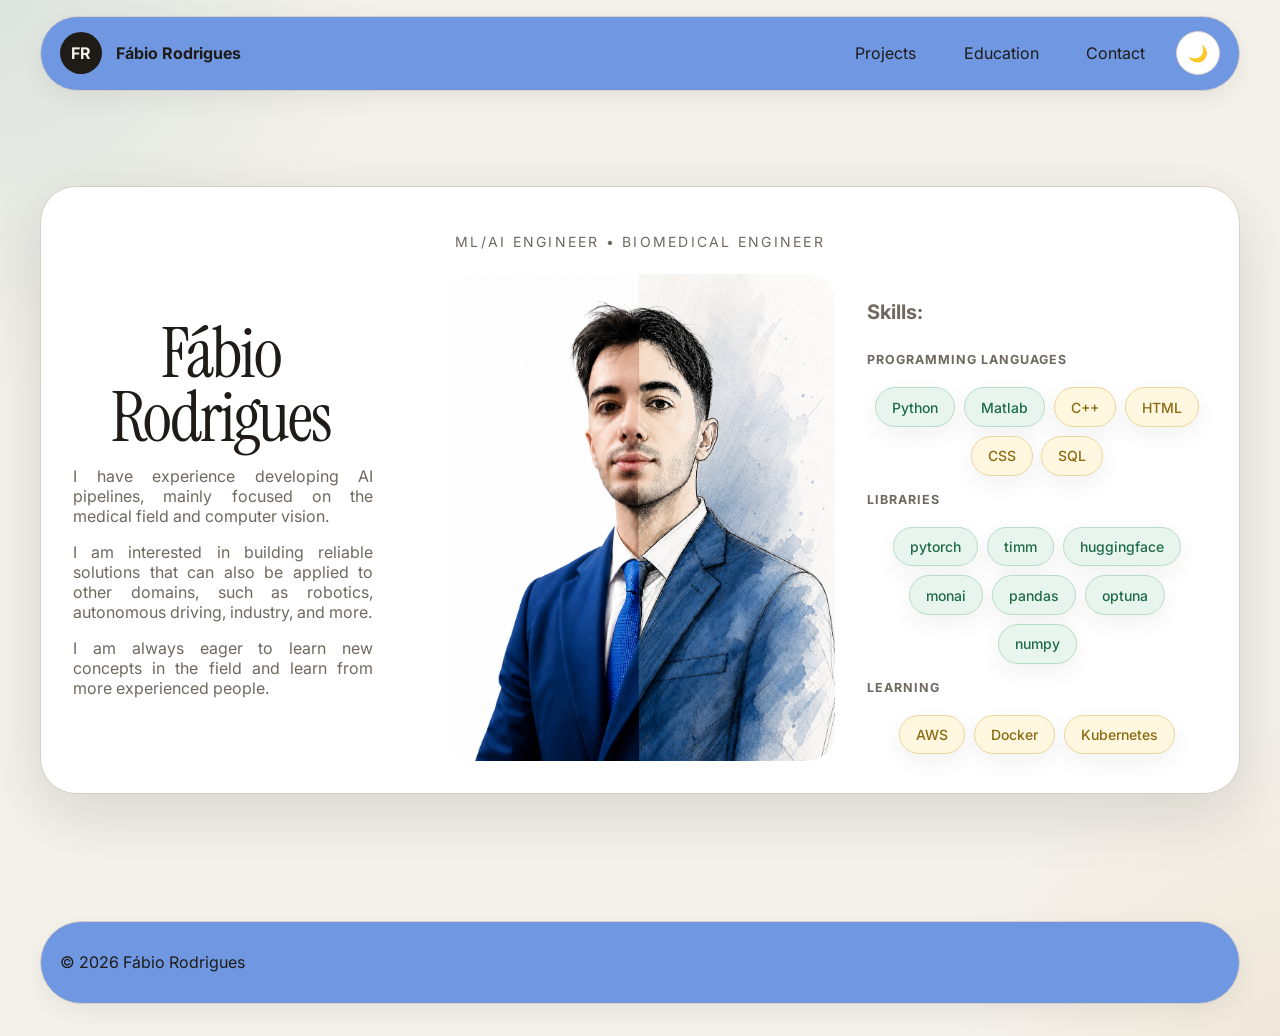
==== index.html @ d2fd5e47 "Initial Page Website - First Version" ====
<!DOCTYPE html>
<html lang="pt">
<head>
  <meta charset="UTF-8" />
  <meta name="viewport" content="width=device-width, initial-scale=1.0" />
  <title>Fábio Rodrigues | Portfolio</title>
  <meta
    name="description"
    content="Portfolio pessoal de Fábio Rodrigues, investigador em engenharia biomédica e machine learning."
  />

  <link rel="preconnect" href="https://fonts.googleapis.com" />
  <link rel="preconnect" href="https://fonts.gstatic.com" crossorigin />
  <link
    href="https://fonts.googleapis.com/css2?family=Instrument+Serif:ital@0;1&family=Inter:wght@400;500;600;700;800&display=swap"
    rel="stylesheet"
  />

  <link rel="stylesheet" href="style.css" />
  <script src="script.js" defer></script>
</head>
<body>
  <a class="skip-link" href="#main">Saltar para o conteúdo</a>

  <header class="site-header">
    <div class="container topbar">
      <a href="index.html" class="brand" aria-label="Homepage de Fábio Rodrigues">
        <span class="brand-mark">FR</span>
        <span class="brand-text">Fábio Rodrigues</span>
      </a>

      <button
        class="menu-toggle"
        type="button"
        aria-label="Abrir menu"
        aria-expanded="false"
        aria-controls="site-menu"
      >
        <span></span>
        <span></span>
        <span></span>
      </button>

      <nav class="site-nav" id="site-menu">
        <a href="projects.html">Projects</a>
        <a href="education.html">Education</a>
        <a href="contact.html">Contact</a>
        <button class="theme-toggle" type="button" data-theme-toggle aria-label="Mudar tema">
          <span class="theme-icon">🌙</span>
        </button>
      </nav>
    </div>
  </header>

  <main id="main" class="hero-main">
    <section class="hero-shell">
      <div class="container hero-card">
        <p class="eyebrow hero-top"> ML/AI Engineer • Biomedical Engineer</p>

        <div class="hero-grid">
          <div class="text-box">
            <h1>Fábio <br /> Rodrigues</h1>
            <p class="hero-text">
            I have experience developing AI pipelines, mainly focused on the medical field and computer vision.
            </p>
            <p class="hero-text">
            I am interested in building reliable solutions that can also be applied to other domains, such as robotics, autonomous driving, industry, and more.
            </p>
            <p class="hero-text">
            I am always eager to learn new concepts in the field and learn from more experienced people.
            </p>
            

            
            </div>

          <div class="hero-image-wrap">        
            <img
              src="images/myimage.jpeg"
              alt="Retrato criativo de Fábio Rodrigues"
              class="hero-image"
            />
          </div>

          <div class="text-box">
            <p class="skills">Skills:</p>
            <div class="stack-groups">
            <div class="stack-group">
                <p class="stack-title">Programming Languages</p>
                <div class="skills-list">
                <span class="skill-pill skill-pill--pro">Python</span>
                <span class="skill-pill skill-pill--pro">Matlab</span>
                <span class="skill-pill skill-pill--learning">C++</span>
                <span class="skill-pill skill-pill--learning">HTML</span>
                <span class="skill-pill skill-pill--learning">CSS</span>
                <span class="skill-pill skill-pill--learning">SQL</span>
                </div>
            </div>

            <div class="stack-group">
                <p class="stack-title">Libraries</p>
                <div class="skills-list">
                <span class="skill-pill skill-pill--pro">pytorch</span>
                <span class="skill-pill skill-pill--pro">timm</span>
                <span class="skill-pill skill-pill--pro">huggingface</span>
                <span class="skill-pill skill-pill--pro">monai</span>
                <span class="skill-pill skill-pill--pro">pandas</span>
                <span class="skill-pill skill-pill--pro">optuna</span>
                <span class="skill-pill skill-pill--pro">numpy</span>

                </div>
            </div>

            <div class="stack-group">
                <p class="stack-title">Learning</p>
                <div class="skills-list">
                <span class="skill-pill skill-pill--learning">AWS</span>
                <span class="skill-pill skill-pill--learning">Docker</span>
                <span class="skill-pill skill-pill--learning">Kubernetes</span>
                </div>
            </div>
            </div>

          </div>
        </div>
      </div>
    </section>
  </main>

  
    <footer class="site-footer">
    <div class="container topbar">
        <p>© 2026 Fábio Rodrigues</p>
        <div class="footer-links">
        </div>
    </div>
    </footer>

</body>


</html>
---- style.css ----
:root,
[data-theme="light"] {
  --bg: #f4f1eb;
  --surface: rgba(255, 255, 255, 0.58);
  --surface-solid: #ffffff;
  --text: #1f1b17;
  --muted: #6f695f;
  --line: #d6cfc4;
  --primary: #0f6c68;
  --primary-hover: #0a5451;
  --white: #ffffff;
  --topbar: #6f97e2;
  --hover: #ffffff;
  --radius-sm: 12px;
  --radius-md: 20px;
  --radius-lg: 32px;
  --radius-full: 999px;

  --shadow-sm: 0 8px 25px rgba(20, 18, 15, 0.06);
  --shadow-md: 0 20px 60px rgba(20, 18, 15, 0.12);

  --text-xs: clamp(0.75rem, 0.72rem + 0.2vw, 0.875rem);
  --text-sm: clamp(0.92rem, 0.88rem + 0.2vw, 1rem);
  --text-base: clamp(1rem, 0.96rem + 0.2vw, 1.1rem);
  --text-xl: clamp(2rem, 1.5rem + 1.7vw, 3.3rem);
  --text-hero: clamp(3rem, 2rem + 3vw, 5.4rem);

  --container: 1200px;
}

[data-theme="dark"] {
  --bg: #0a0a0a;
  --surface: rgba(23, 24, 28, 0.72);
  --surface-solid: #010b63;
  --text: #f3eee7;
  --muted: #b5aea3;
  --line: #35312c;
  --primary: #59b8b0;
  --primary-hover: #73c7c0;
  --topbar: #010b63;
  --hover: #ffffff;
  --shadow-sm: 0 8px 25px rgba(0, 0, 0, 0.18);
  --shadow-md: 0 20px 60px rgba(0, 0, 0, 0.28);
}

*,
*::before,
*::after {
  box-sizing: border-box;
}

html {
  scroll-behavior: smooth;
}

body {
  margin: 0;
  min-height: 100vh;
  overflow-x: hidden;
  overflow-y: auto;
  font-family: "Inter", sans-serif;
  color: var(--text);
  background:
    radial-gradient(circle at top left, rgba(15, 108, 104, 0.10), transparent 24%),
    radial-gradient(circle at bottom right, rgba(207, 162, 86, 0.12), transparent 20%),
    var(--bg);
}

a {
  color: inherit;
  text-decoration: none;
}

button {
  font: inherit;
  cursor: pointer;
  border: none;
  background: none;
}

img {
  display: block;
  max-width: 100%;
}

.skills {
  font-size: 20px;
  font-weight: bold;
  color: var(--text);
  margin-bottom: 1.75rem;
}

.skills-list {
  margin-top: 1.25rem;
  display: flex;
  flex-wrap: wrap;
  gap: 0.75rem;
  justify-content: center;
}

.stack-groups {
  margin-top: 1.5rem;
  display: grid;
  gap: 1rem;
}

.stack-group {
  text-align: center;
}

.stack-title {
  margin: 0 0 0.65rem;
  font-size: 0.78rem;
  font-weight: 700;
  letter-spacing: 0.08em;
  text-transform: uppercase;
  color: var(--muted);
}

.skills-list {
  display: flex;
  flex-wrap: wrap;
  justify-content: center;
  gap: 0.55rem;
}

.skill-pill {
  display: inline-flex;
  align-items: center;
  min-height: 30px;
  padding: 0.65rem 1rem;
  border-radius: var(--radius-full);
  font-size: var(--text-xs);
  font-weight: 500;
  box-shadow: var(--shadow-sm);
  transition: 0.25s ease;
  border: 1px solid transparent;
}

.skill-pill:hover {
  transform: translateY(-4px) scale(1.15);
  box-shadow:
    0 0 10px rgba(15, 108, 104, 0.25),
    0 0 20px rgba(15, 108, 104, 0.22),
    0 0 34px rgba(15, 108, 104, 0.18);
}

.skill-pill--pro {
  background: #e8f5ee;
  border-color: #b8ddc6;
  color: #1f6b45;
}

.skill-pill--learning {
  background: #fff7df;
  border-color: #ead79b;
  color: #8a6a12;
}

.container,
.footer-content {
  width: min(calc(100% - 2rem), var(--container));
  margin-inline: auto;
}

.skip-link {
  position: absolute;
  left: -9999px;
}

.skip-link:focus {
  top: 1rem;
  left: 1rem;
  z-index: 999;
  padding: 0.75rem 1rem;
  border-radius: var(--radius-sm);
  background: var(--primary);
  color: var(--white);
}

.site-header {
  padding-top: 1rem;
}

.topbar,
.hero-card,
.footer-content {
  border: 1px solid var(--line);
  background: var(--surface);
  backdrop-filter: blur(16px);
  box-shadow: var(--shadow-sm);
}

.topbar {
  display: flex;
  align-items: center;
  justify-content: space-between;
  gap: 1rem;
  padding: 0.9rem 1.2rem;
  border-radius: var(--radius-full);
  background: var(--topbar);
}

.brand {
  display: inline-flex;
  align-items: center;
  gap: 0.85rem;
  min-height: 44px;
  font-weight: 700;
}

.brand-mark,
.theme-toggle,
.menu-toggle {
  display: grid;
  place-items: center;
}

.brand-mark {
  width: 42px;
  height: 42px;
  border-radius: 50%;
  background: var(--text);
  color: var(--bg);
  font-size: var(--text-sm);
}

.brand-text {
  font-size: var(--text-sm);
}

.site-nav {
  display: flex;
  align-items: center;
  gap: 0.85rem;
}

.site-nav a,
.theme-toggle,
.menu-toggle {
  min-height: 44px;
  border: 1px solid transparent;
  border-radius: var(--radius-full);
}

.site-nav a {
  display: inline-flex;
  align-items: center;
  padding: 0 1rem;
  color: var(--text);
  transition: 0.25s ease;
}

.site-nav a:hover {
  color: black;
  background: var(--hover);
  border-color: var(--line);
}

.theme-toggle,
.menu-toggle {
  width: 44px;
  background: var(--surface-solid);
  border-color: var(--line);
}

.menu-toggle {
  display: none;
  gap: 4px;
}

.menu-toggle span {
  width: 18px;
  height: 2px;
  border-radius: 999px;
  background: var(--text);
}

.hero-main {
  min-height: calc(100vh - 90px);
  display: grid;
  align-items: center;
}

.hero-shell {
  padding: 1.25rem 0 2rem;
}

.hero-card {
  padding: 2rem;
  border-radius: 36px;
  background: var(--surface-solid);
  box-shadow: var(--shadow-md);
}

.hero-top,
.text-box {
  text-align: center;
}

.hero-top,
.eyebrow,
.side-label {
  color: var(--muted);
  font-size: var(--text-xs);
  text-transform: uppercase;
  letter-spacing: 0.16em;
}

.hero-top {
  margin-bottom: 1.5rem;
}

.hero-grid {
  display: grid;
  grid-template-columns: 1fr 390px 1fr;
  gap: 2rem;
  align-items: center;
}


.text-box h1,
.text-box h2 {
  margin: 0 0 1rem;
  font-family: "Instrument Serif", serif;
  font-weight: 400;
  line-height: 0.92;
  letter-spacing: -0.03em;
  transform: translateX(-22px);
}

.text-box h1 {
  font-size: var(--text-hero);
}

.text-box h2 {
  font-size: var(--text-xl);
}



.text-box p,
.hero-text {
  color: var(--muted);
}

.text-box p {
  text-align: justify;
}

.hero-text {
  max-width: 30ch;
}

.left-copy {
  text-align: right;
}

.right-copy {
  text-align: left;
}

.left-copy .hero-text {
  margin-left: auto;
}

.hero-image-wrap {
  position: relative;
  display: flex;
  justify-content: center;
  align-items: center;
}

.hero-image {
  position: relative;
  z-index: 2;
  width: 100%;
  max-width: 390px;
  aspect-ratio: 4 / 5;
  object-fit: cover;
  border-radius: 28px;
  background: var(--surface-solid);
}

.hero-image-bg {
  position: absolute;
  border-radius: 999px;
  opacity: 0.85;
  filter: blur(4px);
}

.hero-image-bg-1 {
  width: 180px;
  height: 180px;
  left: -25px;
  top: 40px;
  background: rgba(239, 124, 124, 0.58);
}

.hero-image-bg-2 {
  width: 220px;
  height: 220px;
  right: -25px;
  bottom: 30px;
  background: rgba(88, 183, 176, 0.34);
}

.hero-actions {
  margin-top: 1.5rem;
  display: flex;
  gap: 1rem;
  flex-wrap: wrap;
}

.btn {
  min-height: 48px;
  padding: 0.95rem 1.35rem;
  display: inline-flex;
  align-items: center;
  justify-content: center;
  border-radius: var(--radius-full);
  font-size: var(--text-sm);
  font-weight: 600;
  transition: 0.25s ease;
}

.btn:hover {
  transform: translateY(-2px);
}

.btn-primary {
  background: var(--primary);
  color: var(--white);
}

.btn-primary:hover {
  background: var(--primary-hover);
}

.btn-secondary {
  border: 1px solid var(--line);
  background: var(--surface-solid);
}

.site-footer {
  padding: 1.25rem 0 2rem;
}

.footer-content {
  padding: 1rem 1.25rem;
  border-radius: 24px;
  display: flex;
  justify-content: space-between;
  align-items: center;
  gap: 1rem;
  color: var(--muted);
  font-size: var(--text-sm);
}

.footer-links {
  display: flex;
  gap: 1rem;
  flex-wrap: wrap;
}

.footer-links a:hover {
  color: var(--text);
}

@media (max-width: 1024px) {
  .hero-main {
    min-height: auto;
  }

  .hero-grid {
    grid-template-columns: 1fr;
    text-align: center;
  }

  .left-copy,
  .right-copy {
    text-align: center;
  }

  .hero-text,
  .left-copy .hero-text {
    margin-inline: auto;
  }

  .hero-image-wrap {
    order: -1;
  }

  .hero-actions {
    justify-content: center;
  }
}

@media (max-width: 760px) {
  .topbar {
    flex-wrap: wrap;
  }

  .menu-toggle {
    display: grid;
  }

  .site-nav {
    width: 100%;
    display: none;
    flex-direction: column;
    align-items: stretch;
    padding-top: 0.5rem;
  }

  .site-nav.open {
    display: flex;
  }

  .site-nav a,
  .theme-toggle,
  .btn {
    width: 100%;
  }

  .site-nav a {
    justify-content: center;
    background: var(--surface-solid);
    border: 1px solid var(--line);
  }

  .theme-toggle {
    border-radius: 16px;
  }

  .hero-card {
    padding: 1.25rem;
    border-radius: 28px;
  }

  .hero-image {
    max-width: 290px;
  }

  .hero-actions,
  .footer-content {
    flex-direction: column;
  }

  .footer-content {
    text-align: center;
  }
}
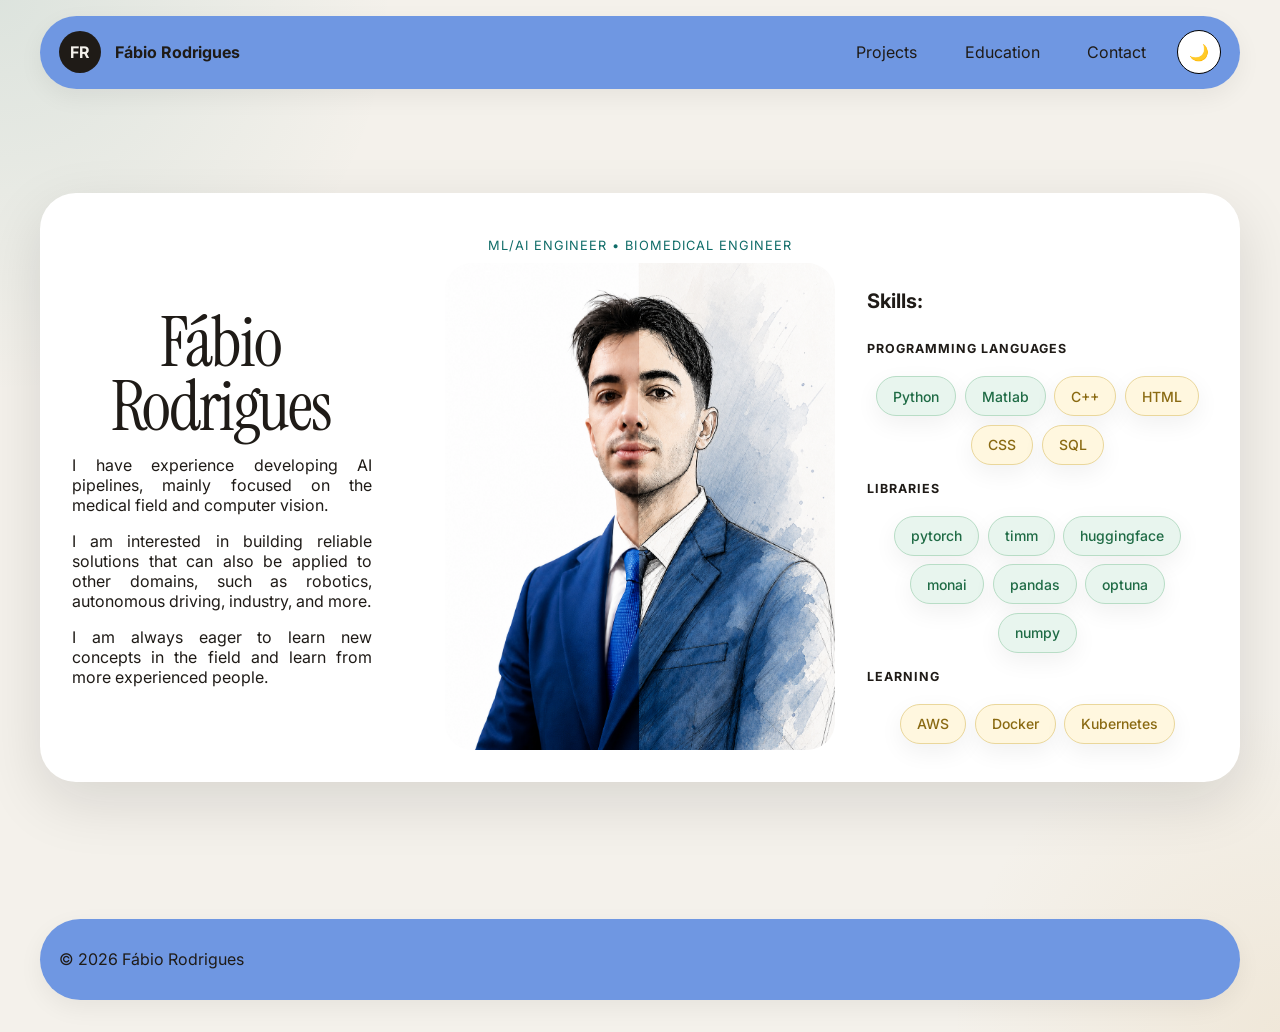
==== commit f1c82f01: "Fixed Light/Dark Mode" ====
--- a/index.html
+++ b/index.html
@@ -3,6 +3,20 @@
 <head>
   <meta charset="UTF-8" />
   <meta name="viewport" content="width=device-width, initial-scale=1.0" />
+  <script>
+  (function () {
+    try {
+      const savedTheme = localStorage.getItem("theme");
+      const theme =
+        savedTheme ||
+        (window.matchMedia("(prefers-color-scheme: dark)").matches ? "dark" : "light");
+      document.documentElement.setAttribute("data-theme", theme);
+    } catch (e) {
+      const theme = window.matchMedia("(prefers-color-scheme: dark)").matches ? "dark" : "light";
+      document.documentElement.setAttribute("data-theme", theme);
+    }
+  })();
+  </script>
   <title>Fábio Rodrigues | Portfolio</title>
   <meta
     name="description"
@@ -69,8 +83,6 @@
             <p class="hero-text">
             I am always eager to learn new concepts in the field and learn from more experienced people.
             </p>
-            
-
             
             </div>
 
--- a/style.css
+++ b/style.css
@@ -4,13 +4,14 @@
   --surface: rgba(255, 255, 255, 0.58);
   --surface-solid: #ffffff;
   --text: #1f1b17;
-  --muted: #6f695f;
-  --line: #d6cfc4;
-  --primary: #0f6c68;
-  --primary-hover: #0a5451;
+  --text-muted: #6f695f;
+  --border-color: #d6cfc4;
+  --accent: #0f6c68;
+  --accent-hover: #0a5451;
   --white: #ffffff;
   --topbar: #6f97e2;
   --hover: #ffffff;
+
   --radius-sm: 12px;
   --radius-md: 20px;
   --radius-lg: 32px;
@@ -33,16 +34,17 @@
   --surface: rgba(23, 24, 28, 0.72);
   --surface-solid: #010b63;
   --text: #f3eee7;
-  --muted: #b5aea3;
-  --line: #35312c;
-  --primary: #59b8b0;
-  --primary-hover: #73c7c0;
+  --text-muted: #b5aea3;
+  --border-color: #35312c;
+  --accent: #59b8b0;
+  --accent-hover: #73c7c0;
+  --white: #ffffff;
   --topbar: #010b63;
   --hover: #ffffff;
+
   --shadow-sm: 0 8px 25px rgba(0, 0, 0, 0.18);
   --shadow-md: 0 20px 60px rgba(0, 0, 0, 0.28);
 }
-
 *,
 *::before,
 *::after {
@@ -260,7 +262,7 @@
 .theme-toggle,
 .menu-toggle {
   width: 44px;
-  background: var(--surface-solid);
+  background: white;
   border-color: var(--line);
 }
 
@@ -550,4 +552,279 @@
   .footer-content {
     text-align: center;
   }
-}+}
+
+
+.contact-page {
+  padding: 2rem 0 3rem;
+}
+
+.contact-hero {
+  min-height: calc(100vh - 180px);
+  display: grid;
+  align-items: center;
+}
+
+.contact-shell {
+  padding: 2.5rem;
+  border-radius: 36px;
+  border: 1px solid var(--line);
+  background: var(--surface-solid);
+  box-shadow: var(--shadow-md);
+  text-align: center;
+}
+
+.contact-shell h1 {
+  margin: 0 0 1rem;
+  font-family: "Instrument Serif", serif;
+  font-size: var(--text-hero);
+  font-weight: 400;
+  line-height: 0.95;
+  letter-spacing: -0.03em;
+}
+
+.contact-intro {
+  max-width: 56ch;
+  margin: 0 auto 2rem;
+  color: var(--muted);
+  font-size: 1.05rem;
+  line-height: 1.7;
+}
+
+.contact-actions {
+  display: grid;
+  grid-template-columns: repeat(3, 1fr);
+  gap: 1rem;
+  margin-top: 2rem;
+}
+
+.contact-card {
+  display: flex;
+  flex-direction: column;
+  align-items: flex-start;
+  text-align: left;
+  gap: 0.45rem;
+  min-height: 170px;
+  padding: 1.4rem;
+  border-radius: 24px;
+  border: 1px solid var(--line);
+  background: var(--surface);
+  box-shadow: var(--shadow-sm);
+  transition: transform 0.25s ease, box-shadow 0.25s ease, border-color 0.25s ease;
+}
+
+.contact-card:hover {
+  transform: translateY(-6px);
+  box-shadow: var(--shadow-md);
+  border-color: var(--primary);
+}
+
+.contact-label {
+  font-size: var(--text-xs);
+  text-transform: uppercase;
+  letter-spacing: 0.14em;
+  color: var(--muted);
+}
+
+.contact-card strong {
+  font-size: 1.05rem;
+  color: var(--text);
+}
+
+.contact-note {
+  color: var(--muted);
+  font-size: var(--text-sm);
+  line-height: 1.5;
+}
+
+.contact-footer-note {
+  margin-top: 2rem;
+  color: var(--muted);
+  font-size: var(--text-sm);
+}
+
+@media (max-width: 960px) {
+  .contact-actions {
+    grid-template-columns: 1fr;
+  }
+
+  .contact-shell {
+    padding: 1.5rem;
+    border-radius: 28px;
+  }
+}
+
+.contact-icon {
+  width: 52px;
+  height: 52px;
+  display: inline-grid;
+  place-items: center;
+  margin-bottom: 0.8rem;
+  border-radius: 16px;
+  background: white;
+  border: 1px solid var(--line);
+  box-shadow: var(--shadow-sm);
+}
+
+.contact-icon img {
+  width: 24px;
+  height: 24px;
+  object-fit: contain;
+}
+
+.contact-card:hover .contact-icon {
+  transform: translateY(-2px) scale(1.05);
+  transition: transform 0.25s ease;
+}
+
+/* EDUCATION PAGE */
+
+.page-hero {
+  padding: 1rem 0 1rem;
+}
+
+.page-hero h1 {
+  font-family: "Instrument Serif", serif;
+  font-size: clamp(2.5rem, 5vw, 4.5rem);
+  margin-bottom: 0.25rem;
+  margin-top: 0.25rem;
+}
+
+.page-intro {
+  max-width: 60ch;
+  color: var(--text-muted);
+}
+
+.education-overview.section {
+  padding-top: 0;
+  padding-bottom: 0
+}
+
+
+.section {
+  padding: 3rem 0;
+}
+
+.degree-grid {
+  display: grid;
+  grid-template-columns: repeat(2, minmax(0, 1fr));
+  gap: 1.5rem;
+}
+
+.degree-card,
+.timeline-item {
+  background: var(--surface-solid);
+  border: 1px solid var(--border-color);
+  border-radius: 1.25rem;
+  padding: 1.5rem;
+  box-shadow: 0 10px 30px rgba(0, 0, 0, 0.04);
+}
+
+.degree-type,
+.eyebrow {
+  font-size: 0.8rem;
+  text-transform: uppercase;
+  letter-spacing: 0.08em;
+  color: var(--accent);
+  margin-bottom: 0.6rem;
+}
+
+.degree-card h2,
+.section-heading h2,
+.timeline-item h3 {
+  margin-bottom: 0.5rem;
+}
+
+.degree-school,
+.degree-meta,
+.timeline-item p,
+.timeline-item span {
+  color: var(--text-muted);
+}
+
+.detail-list {
+  margin-top: 1rem;
+  padding-left: 1.1rem;
+}
+
+.detail-list li + li {
+  margin-top: 0.5rem;
+}
+
+.info-blocks .container {
+  display: grid;
+  gap: 2rem;
+  margin-left: 0rem;
+}
+
+.section-heading {
+  margin-bottom: 1rem;
+}
+
+.timeline-list {
+  display: grid;
+  gap: 1rem;
+}
+
+@media (max-width: 900px) {
+  .degree-grid {
+    grid-template-columns: 1fr;
+  }
+}
+
+.degree-card-clickable {
+  position: relative;
+}
+
+.degree-card-main-link {
+  display: block;
+  color: inherit;
+  text-decoration: none;
+  transition: transform 0.25s ease, box-shadow 0.25s ease, border-color 0.25s ease;
+}
+
+.degree-card-clickable:hover,
+.degree-card-clickable:focus-within {
+  transform: translateY(-10px);
+  box-shadow: 0 14px 32px rgba(233, 2, 2, 0.08);
+  border-color: var(--accent);
+  background-color: var(--topbar);
+}
+
+.degree-card-main-link {
+  display: block;
+  color: inherit;
+  text-decoration: none;
+}
+
+.degree-link-note {
+  display: inline-flex;
+  align-items: center;
+  margin-top: 1rem;
+  font-size: 0.95rem;
+  font-weight: 600;
+  color: var(--accent);
+  transition: transform 0.25s ease, color 0.25s ease;
+}
+
+.timeline-item-clickable {
+  position: relative;
+  transition: transform 0.25s ease, box-shadow 0.25s ease, border-color 0.25s ease;
+}
+
+.timeline-main-link {
+  display: block;
+  color: inherit;
+  text-decoration: none;
+}
+
+.timeline-item-clickable:hover,
+.timeline-item-clickable:focus-within {
+  transform: translateY(-10px);
+  box-shadow: 0 14px 32px rgba(233, 2, 2, 0.08);
+  border-color: var(--accent);
+  background-color: var(--topbar);
+}
+
+
+
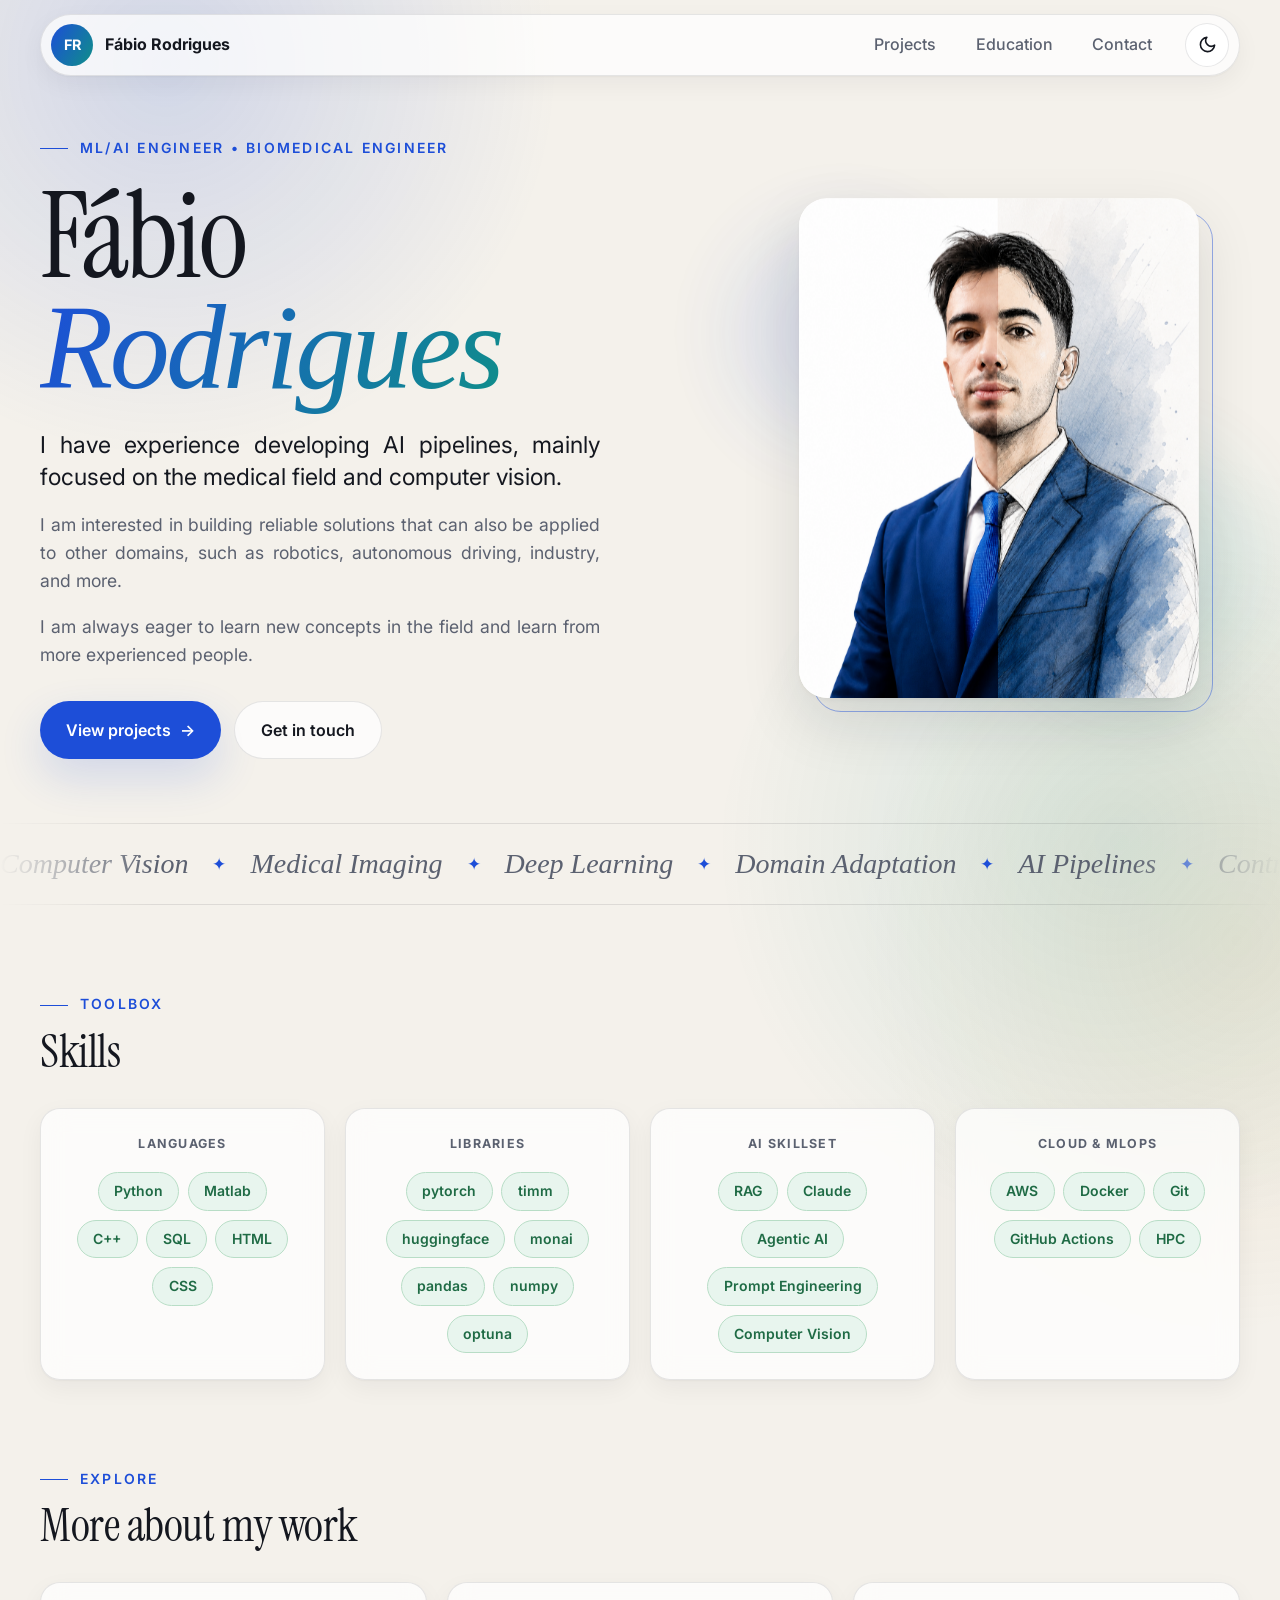
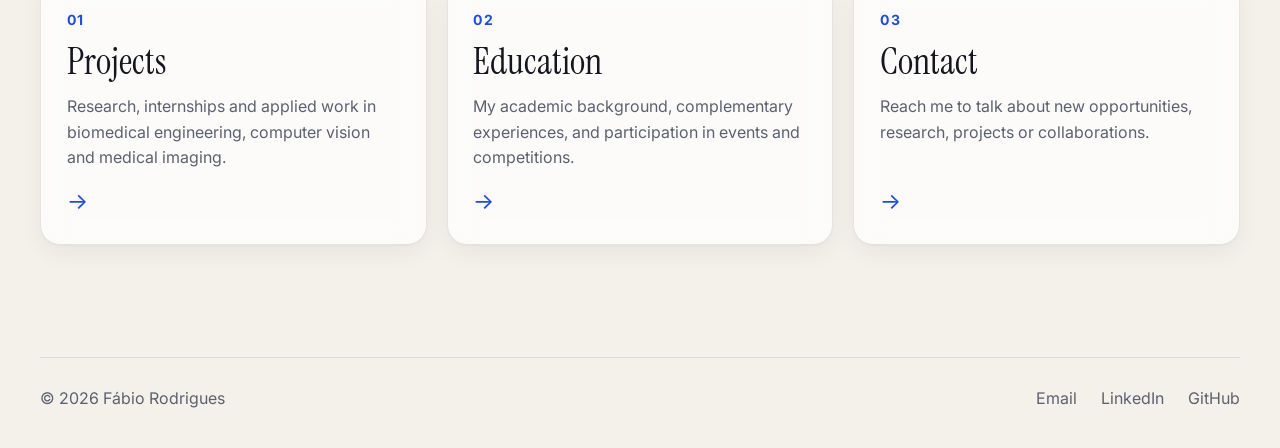
==== commit c46c639f: "Redesign site to look more polished and work well on mobile" ====
--- a/index.html
+++ b/index.html
@@ -5,6 +5,7 @@
   <meta name="viewport" content="width=device-width, initial-scale=1.0" />
   <script>
   (function () {
+    document.documentElement.classList.add("js");
     try {
       const savedTheme = localStorage.getItem("theme");
       const theme =
@@ -43,112 +44,199 @@
         <span class="brand-text">Fábio Rodrigues</span>
       </a>
 
-      <button
-        class="menu-toggle"
-        type="button"
-        aria-label="Abrir menu"
-        aria-expanded="false"
-        aria-controls="site-menu"
-      >
-        <span></span>
-        <span></span>
-        <span></span>
-      </button>
-
       <nav class="site-nav" id="site-menu">
         <a href="projects.html">Projects</a>
         <a href="education.html">Education</a>
         <a href="contact.html">Contact</a>
+      </nav>
+
+      <div class="topbar-actions">
         <button class="theme-toggle" type="button" data-theme-toggle aria-label="Mudar tema">
-          <span class="theme-icon">🌙</span>
+          <svg class="icon-moon" viewBox="0 0 24 24" fill="none" stroke="currentColor" stroke-width="2" stroke-linecap="round" stroke-linejoin="round" aria-hidden="true">
+            <path d="M21 12.79A9 9 0 1 1 11.21 3 7 7 0 0 0 21 12.79z" />
+          </svg>
+          <svg class="icon-sun" viewBox="0 0 24 24" fill="none" stroke="currentColor" stroke-width="2" stroke-linecap="round" stroke-linejoin="round" aria-hidden="true">
+            <circle cx="12" cy="12" r="5" />
+            <path d="M12 1v2M12 21v2M4.22 4.22l1.42 1.42M18.36 18.36l1.42 1.42M1 12h2M21 12h2M4.22 19.78l1.42-1.42M18.36 5.64l1.42-1.42" />
+          </svg>
         </button>
-      </nav>
+
+        <button
+          class="menu-toggle"
+          type="button"
+          aria-label="Abrir menu"
+          aria-expanded="false"
+          aria-controls="site-menu"
+        >
+          <span></span>
+          <span></span>
+          <span></span>
+        </button>
+      </div>
     </div>
   </header>
 
-  <main id="main" class="hero-main">
-    <section class="hero-shell">
-      <div class="container hero-card">
-        <p class="eyebrow hero-top"> ML/AI Engineer • Biomedical Engineer</p>
-
-        <div class="hero-grid">
-          <div class="text-box">
-            <h1>Fábio <br /> Rodrigues</h1>
-            <p class="hero-text">
+  <main id="main">
+    <section class="hero">
+      <div class="container hero-grid">
+        <div class="hero-copy">
+          <p class="eyebrow hero-eyebrow">ML/AI Engineer • Biomedical Engineer</p>
+
+          <h1 class="hero-title">
+            <span class="line"><span>Fábio</span></span>
+            <span class="line"><span><em>Rodrigues</em></span></span>
+          </h1>
+
+          <p class="hero-lead">
             I have experience developing AI pipelines, mainly focused on the medical field and computer vision.
-            </p>
-            <p class="hero-text">
+          </p>
+          <p class="hero-text">
             I am interested in building reliable solutions that can also be applied to other domains, such as robotics, autonomous driving, industry, and more.
-            </p>
-            <p class="hero-text">
+          </p>
+          <p class="hero-text">
             I am always eager to learn new concepts in the field and learn from more experienced people.
-            </p>
-            
-            </div>
-
-          <div class="hero-image-wrap">        
-            <img
-              src="images/myimage.jpeg"
-              alt="Retrato criativo de Fábio Rodrigues"
-              class="hero-image"
-            />
-          </div>
-
-          <div class="text-box">
-            <p class="skills">Skills:</p>
-            <div class="stack-groups">
-            <div class="stack-group">
-                <p class="stack-title">Programming Languages</p>
-                <div class="skills-list">
-                <span class="skill-pill skill-pill--pro">Python</span>
-                <span class="skill-pill skill-pill--pro">Matlab</span>
-                <span class="skill-pill skill-pill--learning">C++</span>
-                <span class="skill-pill skill-pill--learning">HTML</span>
-                <span class="skill-pill skill-pill--learning">CSS</span>
-                <span class="skill-pill skill-pill--learning">SQL</span>
-                </div>
-            </div>
-
-            <div class="stack-group">
-                <p class="stack-title">Libraries</p>
-                <div class="skills-list">
-                <span class="skill-pill skill-pill--pro">pytorch</span>
-                <span class="skill-pill skill-pill--pro">timm</span>
-                <span class="skill-pill skill-pill--pro">huggingface</span>
-                <span class="skill-pill skill-pill--pro">monai</span>
-                <span class="skill-pill skill-pill--pro">pandas</span>
-                <span class="skill-pill skill-pill--pro">optuna</span>
-                <span class="skill-pill skill-pill--pro">numpy</span>
-
-                </div>
-            </div>
-
-            <div class="stack-group">
-                <p class="stack-title">Learning</p>
-                <div class="skills-list">
-                <span class="skill-pill skill-pill--learning">AWS</span>
-                <span class="skill-pill skill-pill--learning">Docker</span>
-                <span class="skill-pill skill-pill--learning">Kubernetes</span>
-                </div>
-            </div>
-            </div>
-
-          </div>
+          </p>
+
+          <div class="hero-actions">
+            <a class="btn btn-primary" href="projects.html">View projects <span class="arrow" aria-hidden="true">→</span></a>
+            <a class="btn btn-secondary" href="contact.html">Get in touch</a>
+          </div>
+        </div>
+
+        <div class="hero-visual">
+          <div class="hero-image-wrap" data-tilt>
+            <span class="hero-image-bg hero-image-bg-1"></span>
+            <span class="hero-image-bg hero-image-bg-2"></span>
+
+            <div class="hero-frame">
+              <div class="hero-frame-clip">
+                <img
+                  src="images/myimage.jpeg"
+                  alt="Retrato criativo de Fábio Rodrigues"
+                  class="hero-image"
+                  width="1089"
+                  height="1444"
+                />
+              </div>
+            </div>
+          </div>
+        </div>
+      </div>
+    </section>
+
+    <div class="marquee" aria-hidden="true">
+      <div class="marquee-track">
+        <span>Computer Vision</span>
+        <span>Medical Imaging</span>
+        <span>Deep Learning</span>
+        <span>Domain Adaptation</span>
+        <span>AI Pipelines</span>
+        <span>Contrastive Learning</span>
+        <span>Biomedical Engineering</span>
+        <span>2D/3D Imaging</span>
+      </div>
+    </div>
+
+    <section class="section skills-section">
+      <div class="container">
+        <div class="section-heading skills-head" data-reveal>
+          <p class="eyebrow">Toolbox</p>
+          <h2>Skills</h2>
+        </div>
+
+        <div class="stack-groups">
+          <div class="stack-group" data-reveal>
+            <p class="stack-title">Languages</p>
+            <div class="skills-list">
+              <span class="skill-pill">Python</span>
+              <span class="skill-pill">Matlab</span>
+              <span class="skill-pill">C++</span>
+              <span class="skill-pill">SQL</span>
+              <span class="skill-pill">HTML</span>
+              <span class="skill-pill">CSS</span>
+            </div>
+          </div>
+
+          <div class="stack-group" data-reveal>
+            <p class="stack-title">Libraries</p>
+            <div class="skills-list">
+              <span class="skill-pill">pytorch</span>
+              <span class="skill-pill">timm</span>
+              <span class="skill-pill">huggingface</span>
+              <span class="skill-pill">monai</span>
+              <span class="skill-pill">pandas</span>
+              <span class="skill-pill">numpy</span>
+              <span class="skill-pill">optuna</span>
+            </div>
+          </div>
+
+          <div class="stack-group" data-reveal>
+            <p class="stack-title">AI Skillset</p>
+            <div class="skills-list">
+              <span class="skill-pill">RAG</span>
+              <span class="skill-pill">Claude</span>
+              <span class="skill-pill">Agentic AI</span>
+              <span class="skill-pill">Prompt Engineering</span>
+              <span class="skill-pill">Computer Vision</span>
+            </div>
+          </div>
+
+          <div class="stack-group" data-reveal>
+            <p class="stack-title">Cloud &amp; MLOps</p>
+            <div class="skills-list">
+              <span class="skill-pill">AWS</span>
+              <span class="skill-pill">Docker</span>
+              <span class="skill-pill">Git</span>
+              <span class="skill-pill">GitHub Actions</span>
+              <span class="skill-pill">HPC</span>
+            </div>
+          </div>
+        </div>
+      </div>
+    </section>
+
+    <section class="section explore">
+      <div class="container">
+        <div class="section-heading" data-reveal>
+          <p class="eyebrow">Explore</p>
+          <h2>More about my work</h2>
+        </div>
+
+        <div class="explore-grid">
+          <a class="explore-card" href="projects.html" data-reveal>
+            <span class="explore-index">01</span>
+            <h3>Projects</h3>
+            <p>Research, internships and applied work in biomedical engineering, computer vision and medical imaging.</p>
+            <span class="arrow" aria-hidden="true">→</span>
+          </a>
+
+          <a class="explore-card" href="education.html" data-reveal>
+            <span class="explore-index">02</span>
+            <h3>Education</h3>
+            <p>My academic background, complementary experiences, and participation in events and competitions.</p>
+            <span class="arrow" aria-hidden="true">→</span>
+          </a>
+
+          <a class="explore-card" href="contact.html" data-reveal>
+            <span class="explore-index">03</span>
+            <h3>Contact</h3>
+            <p>Reach me to talk about new opportunities, research, projects or collaborations.</p>
+            <span class="arrow" aria-hidden="true">→</span>
+          </a>
         </div>
       </div>
     </section>
   </main>
 
-  
-    <footer class="site-footer">
-    <div class="container topbar">
-        <p>© 2026 Fábio Rodrigues</p>
-        <div class="footer-links">
-        </div>
+  <footer class="site-footer">
+    <div class="container footer-content">
+      <p>© 2026 Fábio Rodrigues</p>
+      <div class="footer-links">
+        <a href="mailto:fabioorodrigues03@gmail.com">Email</a>
+        <a href="https://www.linkedin.com/in/f%C3%A1bio-rodrigues-b05b95277/" target="_blank" rel="noopener noreferrer">LinkedIn</a>
+        <a href="https://github.com/forodrigues" target="_blank" rel="noopener noreferrer">GitHub</a>
+      </div>
     </div>
-    </footer>
-
+  </footer>
 </body>
-
-
-</html>+</html>
--- a/style.css
+++ b/style.css
@@ -1,50 +1,83 @@
+/* TOKENS */
+
 :root,
 [data-theme="light"] {
+  color-scheme: light;
+
   --bg: #f4f1eb;
-  --surface: rgba(255, 255, 255, 0.58);
+  --surface: rgba(255, 255, 255, 0.72);
   --surface-solid: #ffffff;
-  --text: #1f1b17;
-  --text-muted: #6f695f;
-  --border-color: #d6cfc4;
-  --accent: #0f6c68;
-  --accent-hover: #0a5451;
+  --text: #14171f;
+  --text-muted: #5b6170;
+  --border-color: rgba(20, 23, 31, 0.1);
+  --accent: #1d4ed8;
+  --accent-hover: #1a3fb0;
+  --accent-2: #0f8f88;
+  --accent-soft: rgba(29, 78, 216, 0.09);
   --white: #ffffff;
-  --topbar: #6f97e2;
-  --hover: #ffffff;
+
+  --glow-1: rgba(29, 78, 216, 0.16);
+  --glow-2: rgba(15, 143, 136, 0.13);
+  --glow-3: rgba(207, 162, 86, 0.14);
+
+  --pro-bg: #e8f5ee;
+  --pro-border: #b8ddc6;
+  --pro-text: #1f6b45;
+
+  --gradient: linear-gradient(120deg, var(--accent), var(--accent-2));
 
   --radius-sm: 12px;
   --radius-md: 20px;
-  --radius-lg: 32px;
+  --radius-lg: 28px;
   --radius-full: 999px;
 
-  --shadow-sm: 0 8px 25px rgba(20, 18, 15, 0.06);
-  --shadow-md: 0 20px 60px rgba(20, 18, 15, 0.12);
+  --shadow-sm: 0 1px 2px rgba(20, 23, 31, 0.04), 0 8px 24px rgba(20, 23, 31, 0.05);
+  --shadow-md: 0 2px 4px rgba(20, 23, 31, 0.04), 0 24px 60px rgba(20, 23, 31, 0.12);
+  --shadow-accent: 0 18px 44px rgba(29, 78, 216, 0.16);
 
   --text-xs: clamp(0.75rem, 0.72rem + 0.2vw, 0.875rem);
   --text-sm: clamp(0.92rem, 0.88rem + 0.2vw, 1rem);
   --text-base: clamp(1rem, 0.96rem + 0.2vw, 1.1rem);
-  --text-xl: clamp(2rem, 1.5rem + 1.7vw, 3.3rem);
-  --text-hero: clamp(3rem, 2rem + 3vw, 5.4rem);
-
+  --text-xl: clamp(2rem, 1.5rem + 1.7vw, 3rem);
+  --text-hero: clamp(3.4rem, 1.9rem + 7vw, 8rem);
+
+  --font-serif: "Instrument Serif", Georgia, serif;
+  --font-sans: "Inter", system-ui, sans-serif;
+
+  --ease: cubic-bezier(0.22, 1, 0.36, 1);
   --container: 1200px;
+  --header-offset: 96px;
 }
 
 [data-theme="dark"] {
-  --bg: #0a0a0a;
-  --surface: rgba(23, 24, 28, 0.72);
-  --surface-solid: #010b63;
-  --text: #f3eee7;
-  --text-muted: #b5aea3;
-  --border-color: #35312c;
-  --accent: #59b8b0;
-  --accent-hover: #73c7c0;
-  --white: #ffffff;
-  --topbar: #010b63;
-  --hover: #ffffff;
-
-  --shadow-sm: 0 8px 25px rgba(0, 0, 0, 0.18);
-  --shadow-md: 0 20px 60px rgba(0, 0, 0, 0.28);
-}
+  color-scheme: dark;
+
+  --bg: #070a12;
+  --surface: rgba(17, 23, 38, 0.72);
+  --surface-solid: #0f1524;
+  --text: #eef1f7;
+  --text-muted: #9aa3b5;
+  --border-color: rgba(255, 255, 255, 0.09);
+  --accent: #7ea6ff;
+  --accent-hover: #a3c0ff;
+  --accent-2: #4fd1c5;
+  --accent-soft: rgba(126, 166, 255, 0.12);
+
+  --glow-1: rgba(64, 106, 255, 0.22);
+  --glow-2: rgba(45, 180, 170, 0.14);
+  --glow-3: rgba(126, 166, 255, 0.1);
+
+  --pro-bg: rgba(52, 211, 153, 0.1);
+  --pro-border: rgba(52, 211, 153, 0.3);
+  --pro-text: #7ee0b5;
+
+  --shadow-sm: 0 1px 2px rgba(0, 0, 0, 0.3), 0 8px 24px rgba(0, 0, 0, 0.25);
+  --shadow-md: 0 2px 4px rgba(0, 0, 0, 0.3), 0 24px 60px rgba(0, 0, 0, 0.45);
+  --shadow-accent: 0 18px 44px rgba(64, 106, 255, 0.18);
+}
+
+/* BASE */
+
 *,
 *::before,
 *::after {
@@ -53,19 +86,55 @@
 
 html {
   scroll-behavior: smooth;
+  background: var(--bg);
+  -webkit-text-size-adjust: 100%;
 }
 
 body {
+  position: relative;
   margin: 0;
   min-height: 100vh;
-  overflow-x: hidden;
-  overflow-y: auto;
-  font-family: "Inter", sans-serif;
+  min-height: 100svh;
+  display: flex;
+  flex-direction: column;
+  overflow-x: clip;
+  font-family: var(--font-sans);
+  font-size: var(--text-base);
+  line-height: 1.6;
   color: var(--text);
+  -webkit-font-smoothing: antialiased;
+}
+
+/* Ambient background glows */
+body::before,
+body::after {
+  content: "";
+  position: fixed;
+  z-index: -1;
+  width: 70vmax;
+  height: 70vmax;
+  border-radius: 50%;
+  pointer-events: none;
+}
+
+body::before {
+  top: -30vmax;
+  left: -22vmax;
+  background: radial-gradient(circle, var(--glow-1), transparent 62%);
+  animation: drift-a 26s ease-in-out infinite alternate;
+}
+
+body::after {
+  right: -26vmax;
+  bottom: -34vmax;
   background:
-    radial-gradient(circle at top left, rgba(15, 108, 104, 0.10), transparent 24%),
-    radial-gradient(circle at bottom right, rgba(207, 162, 86, 0.12), transparent 20%),
-    var(--bg);
+    radial-gradient(closest-side at 45% 45%, var(--glow-2), transparent),
+    radial-gradient(closest-side at 58% 56%, var(--glow-3), transparent);
+  animation: drift-b 32s ease-in-out infinite alternate;
+}
+
+main {
+  flex: 1;
 }
 
 a {
@@ -75,94 +144,43 @@
 
 button {
   font: inherit;
+  color: inherit;
   cursor: pointer;
   border: none;
   background: none;
 }
 
-img {
+img,
+svg {
   display: block;
   max-width: 100%;
 }
 
-.skills {
-  font-size: 20px;
-  font-weight: bold;
-  color: var(--text);
-  margin-bottom: 1.75rem;
-}
-
-.skills-list {
-  margin-top: 1.25rem;
-  display: flex;
-  flex-wrap: wrap;
-  gap: 0.75rem;
-  justify-content: center;
-}
-
-.stack-groups {
-  margin-top: 1.5rem;
-  display: grid;
-  gap: 1rem;
-}
-
-.stack-group {
-  text-align: center;
-}
-
-.stack-title {
-  margin: 0 0 0.65rem;
-  font-size: 0.78rem;
-  font-weight: 700;
-  letter-spacing: 0.08em;
-  text-transform: uppercase;
-  color: var(--muted);
-}
-
-.skills-list {
-  display: flex;
-  flex-wrap: wrap;
-  justify-content: center;
-  gap: 0.55rem;
-}
-
-.skill-pill {
-  display: inline-flex;
-  align-items: center;
-  min-height: 30px;
-  padding: 0.65rem 1rem;
-  border-radius: var(--radius-full);
-  font-size: var(--text-xs);
-  font-weight: 500;
-  box-shadow: var(--shadow-sm);
-  transition: 0.25s ease;
-  border: 1px solid transparent;
-}
-
-.skill-pill:hover {
-  transform: translateY(-4px) scale(1.15);
-  box-shadow:
-    0 0 10px rgba(15, 108, 104, 0.25),
-    0 0 20px rgba(15, 108, 104, 0.22),
-    0 0 34px rgba(15, 108, 104, 0.18);
-}
-
-.skill-pill--pro {
-  background: #e8f5ee;
-  border-color: #b8ddc6;
-  color: #1f6b45;
-}
-
-.skill-pill--learning {
-  background: #fff7df;
-  border-color: #ead79b;
-  color: #8a6a12;
-}
-
-.container,
-.footer-content {
+h1,
+h2,
+h3,
+p {
+  margin: 0;
+}
+
+::selection {
+  background: var(--accent);
+  color: var(--white);
+}
+
+:focus-visible {
+  outline: 2px solid var(--accent);
+  outline-offset: 3px;
+  border-radius: 6px;
+}
+
+.container {
   width: min(calc(100% - 2rem), var(--container));
   margin-inline: auto;
+}
+
+.section {
+  padding: clamp(3rem, 7vw, 5.5rem) 0;
 }
 
 .skip-link {
@@ -176,55 +194,162 @@
   z-index: 999;
   padding: 0.75rem 1rem;
   border-radius: var(--radius-sm);
-  background: var(--primary);
+  background: var(--accent);
   color: var(--white);
 }
 
+.eyebrow {
+  display: flex;
+  align-items: flex-start;
+  gap: 0.75rem;
+  font-size: var(--text-xs);
+  font-weight: 600;
+  text-transform: uppercase;
+  letter-spacing: 0.16em;
+  color: var(--accent);
+}
+
+.eyebrow::before {
+  content: "";
+  flex: none;
+  width: 28px;
+  height: 1px;
+  margin-top: 0.8em;
+  background: currentColor;
+}
+
+.section-heading {
+  display: grid;
+  gap: 0.75rem;
+}
+
+.section-heading h2 {
+  font-family: var(--font-serif);
+  font-size: var(--text-xl);
+  font-weight: 400;
+  line-height: 1.05;
+  letter-spacing: -0.01em;
+}
+
+.arrow {
+  display: inline-block;
+  transition: transform 0.35s var(--ease);
+}
+
+/* Shared card surface with a cursor-following glow */
+.degree-card,
+.timeline-item,
+.contact-card,
+.stack-group,
+.explore-card {
+  position: relative;
+  isolation: isolate;
+  overflow: hidden;
+  background: var(--surface);
+  border: 1px solid var(--border-color);
+  border-radius: var(--radius-md);
+  box-shadow: var(--shadow-sm);
+  backdrop-filter: blur(14px);
+  -webkit-backdrop-filter: blur(14px);
+  transition:
+    transform 0.45s var(--ease),
+    box-shadow 0.45s var(--ease),
+    border-color 0.3s ease;
+}
+
+.degree-card::before,
+.timeline-item::before,
+.contact-card::before,
+.stack-group::before,
+.explore-card::before {
+  content: "";
+  position: absolute;
+  inset: 0;
+  z-index: -1;
+  background: radial-gradient(
+    420px circle at var(--mx, 50%) var(--my, 0%),
+    var(--accent-soft),
+    transparent 65%
+  );
+  opacity: 0;
+  transition: opacity 0.4s ease;
+}
+
+.degree-card:hover::before,
+.timeline-item:hover::before,
+.contact-card:hover::before,
+.stack-group:hover::before,
+.explore-card:hover::before {
+  opacity: 1;
+}
+
+/* SCROLL PROGRESS */
+
+.scroll-progress {
+  position: fixed;
+  inset: 0 0 auto 0;
+  z-index: 100;
+  height: 3px;
+  background: var(--gradient);
+  transform: scaleX(var(--progress, 0));
+  transform-origin: left;
+  pointer-events: none;
+}
+
+/* HEADER */
+
 .site-header {
-  padding-top: 1rem;
-}
-
-.topbar,
-.hero-card,
-.footer-content {
-  border: 1px solid var(--line);
-  background: var(--surface);
-  backdrop-filter: blur(16px);
-  box-shadow: var(--shadow-sm);
+  position: sticky;
+  top: 0;
+  z-index: 50;
+  padding: 0.85rem 0;
+  view-transition-name: site-header;
 }
 
 .topbar {
+  position: relative;
   display: flex;
   align-items: center;
   justify-content: space-between;
   gap: 1rem;
-  padding: 0.9rem 1.2rem;
+  padding: 0.5rem 0.6rem 0.5rem 0.65rem;
+  border: 1px solid var(--border-color);
   border-radius: var(--radius-full);
-  background: var(--topbar);
+  background: var(--surface);
+  backdrop-filter: blur(18px) saturate(1.4);
+  -webkit-backdrop-filter: blur(18px) saturate(1.4);
+  box-shadow: var(--shadow-sm);
+  transition: box-shadow 0.4s ease, background-color 0.4s ease;
+}
+
+.site-header.scrolled .topbar {
+  background: var(--surface-solid);
+  box-shadow: var(--shadow-md);
 }
 
 .brand {
   display: inline-flex;
   align-items: center;
-  gap: 0.85rem;
+  gap: 0.75rem;
   min-height: 44px;
   font-weight: 700;
 }
 
-.brand-mark,
-.theme-toggle,
-.menu-toggle {
+.brand-mark {
   display: grid;
   place-items: center;
-}
-
-.brand-mark {
   width: 42px;
   height: 42px;
   border-radius: 50%;
-  background: var(--text);
-  color: var(--bg);
-  font-size: var(--text-sm);
+  background: var(--gradient);
+  color: var(--white);
+  font-size: 0.9rem;
+  letter-spacing: 0.02em;
+  transition: transform 0.6s var(--ease);
+}
+
+.brand:hover .brand-mark {
+  transform: rotate(-12deg) scale(1.06);
 }
 
 .brand-text {
@@ -234,597 +359,1460 @@
 .site-nav {
   display: flex;
   align-items: center;
-  gap: 0.85rem;
-}
-
-.site-nav a,
-.theme-toggle,
-.menu-toggle {
-  min-height: 44px;
-  border: 1px solid transparent;
-  border-radius: var(--radius-full);
+  gap: 0.25rem;
+  margin-left: auto;
 }
 
 .site-nav a {
   display: inline-flex;
   align-items: center;
-  padding: 0 1rem;
+  min-height: 44px;
+  padding: 0 1.1rem;
+  border-radius: var(--radius-full);
+  font-size: var(--text-sm);
+  font-weight: 500;
+  color: var(--text-muted);
+  transition: color 0.25s ease, background-color 0.25s ease;
+}
+
+.site-nav a:hover {
   color: var(--text);
-  transition: 0.25s ease;
-}
-
-.site-nav a:hover {
-  color: black;
-  background: var(--hover);
-  border-color: var(--line);
+  background: color-mix(in srgb, var(--text) 6%, transparent);
+}
+
+.site-nav a[aria-current="page"] {
+  color: var(--accent);
+  background: var(--accent-soft);
+}
+
+.topbar-actions {
+  display: flex;
+  align-items: center;
+  gap: 0.4rem;
 }
 
 .theme-toggle,
 .menu-toggle {
+  position: relative;
+  display: grid;
+  place-items: center;
   width: 44px;
-  background: white;
-  border-color: var(--line);
+  height: 44px;
+  border: 1px solid var(--border-color);
+  border-radius: 50%;
+  background: var(--surface-solid);
+  transition: border-color 0.25s ease, transform 0.25s ease;
+}
+
+.theme-toggle:hover,
+.menu-toggle:hover {
+  border-color: var(--accent);
+}
+
+.theme-toggle:active,
+.menu-toggle:active {
+  transform: scale(0.94);
+}
+
+.theme-toggle svg {
+  grid-area: 1 / 1;
+  width: 19px;
+  height: 19px;
+  transition: transform 0.6s var(--ease), opacity 0.3s ease;
+}
+
+[data-theme="light"] .icon-sun,
+[data-theme="dark"] .icon-moon {
+  opacity: 0;
+  transform: rotate(90deg) scale(0.4);
 }
 
 .menu-toggle {
   display: none;
-  gap: 4px;
 }
 
 .menu-toggle span {
+  grid-area: 1 / 1;
   width: 18px;
   height: 2px;
   border-radius: 999px;
   background: var(--text);
-}
-
-.hero-main {
-  min-height: calc(100vh - 90px);
+  transition: transform 0.4s var(--ease), opacity 0.2s ease;
+}
+
+.menu-toggle span:nth-child(1) {
+  transform: translateY(-6px);
+}
+
+.menu-toggle span:nth-child(3) {
+  transform: translateY(6px);
+}
+
+.menu-toggle[aria-expanded="true"] span:nth-child(1) {
+  transform: rotate(45deg);
+}
+
+.menu-toggle[aria-expanded="true"] span:nth-child(2) {
+  opacity: 0;
+}
+
+.menu-toggle[aria-expanded="true"] span:nth-child(3) {
+  transform: rotate(-45deg);
+}
+
+/* BUTTONS */
+
+.btn {
+  position: relative;
+  overflow: hidden;
+  min-height: 52px;
+  padding: 0.95rem 1.6rem;
+  display: inline-flex;
+  align-items: center;
+  justify-content: center;
+  gap: 0.6rem;
+  border-radius: var(--radius-full);
+  font-size: var(--text-sm);
+  font-weight: 600;
+  transition:
+    transform 0.35s var(--ease),
+    box-shadow 0.35s var(--ease),
+    background-color 0.25s ease,
+    border-color 0.25s ease;
+}
+
+.btn:hover {
+  transform: translateY(-3px);
+}
+
+.btn:hover .arrow {
+  transform: translateX(4px);
+}
+
+.btn-primary {
+  background: var(--accent);
+  color: var(--white);
+  box-shadow: var(--shadow-accent);
+}
+
+[data-theme="dark"] .btn-primary {
+  color: #070a12;
+}
+
+.btn-primary::after {
+  content: "";
+  position: absolute;
+  inset: 0;
+  background: linear-gradient(110deg, transparent 30%, rgba(255, 255, 255, 0.35) 50%, transparent 70%);
+  transform: translateX(-120%);
+  transition: transform 0.8s var(--ease);
+}
+
+.btn-primary:hover::after {
+  transform: translateX(120%);
+}
+
+.btn-primary:hover {
+  background: var(--accent-hover);
+}
+
+.btn-secondary {
+  border: 1px solid var(--border-color);
+  background: var(--surface);
+}
+
+.btn-secondary:hover {
+  border-color: var(--accent);
+}
+
+/* HOME — HERO */
+
+.hero {
   display: grid;
   align-items: center;
-}
-
-.hero-shell {
-  padding: 1.25rem 0 2rem;
-}
-
-.hero-card {
-  padding: 2rem;
-  border-radius: 36px;
-  background: var(--surface-solid);
-  box-shadow: var(--shadow-md);
-}
-
-.hero-top,
-.text-box {
-  text-align: center;
-}
-
-.hero-top,
-.eyebrow,
-.side-label {
-  color: var(--muted);
-  font-size: var(--text-xs);
-  text-transform: uppercase;
-  letter-spacing: 0.16em;
-}
-
-.hero-top {
-  margin-bottom: 1.5rem;
+  overflow-x: clip;
+  min-height: calc(100svh - var(--header-offset) - 78px);
+  padding: clamp(1.5rem, 4vw, 3rem) 0 clamp(2.5rem, 5vw, 4rem);
 }
 
 .hero-grid {
   display: grid;
-  grid-template-columns: 1fr 390px 1fr;
-  gap: 2rem;
+  grid-template-columns: minmax(0, 1.15fr) minmax(0, 0.85fr);
+  gap: clamp(2rem, 5vw, 5rem);
   align-items: center;
 }
 
-
-.text-box h1,
-.text-box h2 {
-  margin: 0 0 1rem;
-  font-family: "Instrument Serif", serif;
+.hero-copy {
+  display: grid;
+  justify-items: start;
+  gap: 1.1rem;
+}
+
+.hero-title {
+  margin: 0.25rem 0 0.5rem;
+  font-family: var(--font-serif);
+  font-size: var(--text-hero);
   font-weight: 400;
   line-height: 0.92;
   letter-spacing: -0.03em;
-  transform: translateX(-22px);
-}
-
-.text-box h1 {
-  font-size: var(--text-hero);
-}
-
-.text-box h2 {
-  font-size: var(--text-xl);
-}
-
-
-
-.text-box p,
+}
+
+.hero-title em,
+.contact-shell h1 em {
+  padding-right: 0.08em;
+  background: var(--gradient);
+  -webkit-background-clip: text;
+  background-clip: text;
+  color: transparent;
+}
+
+/* Lines slide up from behind a mask */
+.line {
+  display: block;
+  overflow: hidden;
+  padding-bottom: 0.14em;
+  margin-bottom: -0.14em;
+}
+
+.line > span {
+  display: block;
+  animation: line-up 1.1s var(--ease) both;
+}
+
+.line:nth-child(2) > span {
+  animation-delay: 0.12s;
+}
+
+.hero-eyebrow,
+.hero-lead,
+.hero-text,
+.hero-actions,
+.page-hero .eyebrow,
+.page-intro,
+.contact-shell .eyebrow,
+.contact-intro {
+  animation: rise 0.9s var(--ease) both;
+}
+
+.hero-lead,
+.page-intro,
+.contact-intro {
+  animation-delay: 0.3s;
+}
+
 .hero-text {
-  color: var(--muted);
-}
-
-.text-box p {
+  animation-delay: 0.4s;
+}
+
+.hero-text + .hero-text {
+  animation-delay: 0.48s;
+}
+
+.hero-actions {
+  animation-delay: 0.58s;
+}
+
+/* Same column width for the three paragraphs so the justified edges line up */
+.hero-lead,
+.hero-text {
+  width: 100%;
+  max-width: 560px;
   text-align: justify;
 }
 
+.hero-lead {
+  font-size: clamp(1.15rem, 1rem + 0.7vw, 1.45rem);
+  line-height: 1.4;
+  color: var(--text);
+}
+
 .hero-text {
-  max-width: 30ch;
-}
-
-.left-copy {
-  text-align: right;
-}
-
-.right-copy {
-  text-align: left;
-}
-
-.left-copy .hero-text {
-  margin-left: auto;
+  color: var(--text-muted);
+}
+
+.hero-actions {
+  margin-top: 0.9rem;
+  display: flex;
+  gap: 0.85rem;
+  flex-wrap: wrap;
+}
+
+.hero-visual {
+  display: flex;
+  justify-content: center;
+  perspective: 1100px;
 }
 
 .hero-image-wrap {
   position: relative;
+  width: min(100%, 400px);
+  /* --px / --py go from -1 to 1 with the pointer (set in script.js) */
+  transform: rotateX(calc(var(--py, 0) * -5deg)) rotateY(calc(var(--px, 0) * 5deg));
+  transition: transform 0.5s var(--ease);
+}
+
+.hero-frame {
+  position: relative;
+  z-index: 2;
+  border-radius: var(--radius-lg);
+  box-shadow: var(--shadow-md);
+  animation: fade-in 0.8s ease 0.1s both;
+}
+
+/* Offset outline behind the portrait */
+.hero-frame::before {
+  content: "";
+  position: absolute;
+  inset: 0;
+  z-index: -1;
+  border: 1px solid color-mix(in srgb, var(--accent) 45%, transparent);
+  border-radius: inherit;
+  transform: translate(14px, 14px);
+}
+
+.hero-frame-clip {
+  overflow: hidden;
+  border-radius: inherit;
+  background: #f6f5f1;
+  animation: frame-in 1.3s var(--ease) 0.1s both;
+}
+
+.hero-image {
+  width: 100%;
+  height: auto;
+  aspect-ratio: 4 / 5;
+  object-fit: cover;
+  animation: image-settle 1.8s var(--ease) 0.1s both;
+}
+
+.hero-image-bg {
+  position: absolute;
+  z-index: 0;
+  border-radius: 50%;
+  filter: blur(42px);
+  opacity: 0.75;
+}
+
+.hero-image-bg-1 {
+  width: 210px;
+  height: 210px;
+  left: -60px;
+  top: 30px;
+  background: var(--glow-1);
+  animation: floaty 9s ease-in-out infinite;
+}
+
+.hero-image-bg-2 {
+  width: 250px;
+  height: 250px;
+  right: -60px;
+  bottom: 10px;
+  background: var(--glow-2);
+  animation: floaty 11s ease-in-out -4s infinite;
+}
+
+/* HOME — MARQUEE */
+
+.marquee {
+  overflow: hidden;
+  padding: 1.1rem 0;
+  border-block: 1px solid var(--border-color);
+  -webkit-mask-image: linear-gradient(90deg, transparent, #000 12%, #000 88%, transparent);
+  mask-image: linear-gradient(90deg, transparent, #000 12%, #000 88%, transparent);
+}
+
+.marquee-track {
+  display: flex;
+  width: max-content;
+  animation: marquee 42s linear infinite;
+}
+
+.marquee:hover .marquee-track {
+  animation-play-state: paused;
+}
+
+.marquee-track span {
+  display: inline-flex;
+  align-items: center;
+  font-family: var(--font-serif);
+  font-style: italic;
+  font-size: clamp(1.25rem, 1.05rem + 0.9vw, 1.75rem);
+  color: var(--text-muted);
+  white-space: nowrap;
+}
+
+.marquee-track span::after {
+  content: "✦";
+  margin: 0 1.5rem;
+  font-style: normal;
+  font-size: 0.6em;
+  color: var(--accent);
+}
+
+/* HOME — SKILLS */
+
+.skills-head {
+  margin-bottom: 2rem;
+}
+
+.stack-groups {
+  display: grid;
+  grid-template-columns: repeat(4, minmax(0, 1fr));
+  gap: 1.25rem;
+}
+
+.stack-group {
+  padding: 1.6rem;
+  text-align: center;
+}
+
+.stack-group:hover,
+.explore-card:hover {
+  transform: translateY(-6px);
+  border-color: color-mix(in srgb, var(--accent) 45%, transparent);
+  box-shadow: var(--shadow-md);
+}
+
+.stack-title {
+  margin-bottom: 1.1rem;
+  font-size: 0.78rem;
+  font-weight: 700;
+  letter-spacing: 0.1em;
+  text-transform: uppercase;
+  color: var(--text-muted);
+}
+
+.skills-list {
+  display: flex;
+  flex-wrap: wrap;
+  justify-content: center;
+  gap: 0.55rem;
+}
+
+.skill-pill {
+  display: inline-flex;
+  align-items: center;
+  min-height: 36px;
+  padding: 0.45rem 0.95rem;
+  border: 1px solid var(--pro-border);
+  border-radius: var(--radius-full);
+  background: var(--pro-bg);
+  color: var(--pro-text);
+  font-size: var(--text-xs);
+  font-weight: 600;
+  transition: transform 0.35s var(--ease), box-shadow 0.35s var(--ease);
+}
+
+.skill-pill:hover {
+  transform: translateY(-3px) scale(1.06);
+  box-shadow: var(--shadow-sm);
+}
+
+/* HOME — EXPLORE */
+
+.explore {
+  padding-top: 0;
+}
+
+.explore-grid {
+  display: grid;
+  grid-template-columns: repeat(3, minmax(0, 1fr));
+  gap: 1.25rem;
+  margin-top: 2rem;
+}
+
+.explore-card {
+  display: flex;
+  flex-direction: column;
+  gap: 0.75rem;
+  min-height: 230px;
+  padding: 1.6rem;
+}
+
+.explore-index {
+  font-size: var(--text-xs);
+  font-weight: 700;
+  letter-spacing: 0.12em;
+  color: var(--accent);
+}
+
+.explore-card h3 {
+  font-family: var(--font-serif);
+  font-size: clamp(1.8rem, 1.5rem + 1vw, 2.4rem);
+  font-weight: 400;
+  line-height: 1.05;
+}
+
+.explore-card p {
+  color: var(--text-muted);
+  font-size: var(--text-sm);
+}
+
+.explore-card .arrow {
+  margin-top: auto;
+  align-self: flex-start;
+  font-size: 1.4rem;
+  color: var(--accent);
+}
+
+.explore-card:hover .arrow {
+  transform: translateX(8px);
+}
+
+/* INNER PAGES — HERO */
+
+.page-hero {
+  padding: clamp(2rem, 6vw, 4.5rem) 0 clamp(1.75rem, 4vw, 3rem);
+}
+
+.page-hero .container {
+  display: grid;
+  gap: 1rem;
+}
+
+.page-hero h1,
+.contact-shell h1 {
+  font-family: var(--font-serif);
+  font-size: clamp(3.2rem, 2rem + 6vw, 6.5rem);
+  font-weight: 400;
+  line-height: 0.95;
+  letter-spacing: -0.03em;
+}
+
+.page-intro {
+  max-width: 58ch;
+  font-size: clamp(1.05rem, 1rem + 0.35vw, 1.25rem);
+  color: var(--text-muted);
+}
+
+/* EDUCATION */
+
+.education-overview.section {
+  padding-top: 0;
+  padding-bottom: clamp(1.5rem, 3vw, 2.5rem);
+}
+
+.degree-grid {
+  display: grid;
+  grid-template-columns: repeat(2, minmax(0, 1fr));
+  gap: 1.25rem;
+}
+
+.degree-card-main-link {
+  display: flex;
+  flex-direction: column;
+  height: 100%;
+  padding: clamp(1.4rem, 3vw, 2rem);
+}
+
+.degree-head {
+  display: flex;
+  align-items: flex-start;
+  justify-content: space-between;
+  gap: 1rem;
+  margin-bottom: 1.25rem;
+}
+
+.degree-type {
+  padding: 0.4rem 0.8rem;
+  border-radius: var(--radius-full);
+  background: var(--accent-soft);
+  font-size: 0.75rem;
+  font-weight: 700;
+  text-transform: uppercase;
+  letter-spacing: 0.1em;
+  color: var(--accent);
+}
+
+.degree-grade {
+  font-family: var(--font-serif);
+  font-size: clamp(2.6rem, 2rem + 2vw, 3.6rem);
+  line-height: 0.8;
+  font-variant-numeric: tabular-nums;
+  background: var(--gradient);
+  -webkit-background-clip: text;
+  background-clip: text;
+  color: transparent;
+}
+
+.degree-grade small {
+  font-size: 0.42em;
+  -webkit-text-fill-color: var(--text-muted);
+}
+
+.degree-card h2 {
+  margin-bottom: 0.5rem;
+  font-family: var(--font-serif);
+  font-size: clamp(1.7rem, 1.4rem + 1vw, 2.2rem);
+  font-weight: 400;
+  line-height: 1.1;
+}
+
+.degree-school {
+  font-weight: 600;
+}
+
+.degree-meta {
+  color: var(--text-muted);
+  font-size: var(--text-sm);
+}
+
+.detail-list {
+  display: grid;
+  gap: 0.6rem;
+  margin: 1.25rem 0 0;
+  padding: 1.25rem 0 0;
+  border-top: 1px solid var(--border-color);
+  list-style: none;
+  color: var(--text-muted);
+  font-size: var(--text-sm);
+}
+
+.detail-list li {
+  position: relative;
+  padding-left: 1.25rem;
+}
+
+.detail-list li::before {
+  content: "";
+  position: absolute;
+  left: 0;
+  top: 0.62em;
+  width: 6px;
+  height: 6px;
+  border-radius: 50%;
+  background: var(--accent);
+}
+
+.degree-link-note {
+  display: inline-flex;
+  align-items: center;
+  gap: 0.4rem;
+  margin-top: auto;
+  padding-top: 1.5rem;
+  font-size: 0.95rem;
+  font-weight: 600;
+  color: var(--accent);
+}
+
+.degree-card-clickable:hover,
+.degree-card-clickable:focus-within,
+.timeline-item-clickable:hover,
+.timeline-item-clickable:focus-within {
+  transform: translateY(-6px);
+  border-color: color-mix(in srgb, var(--accent) 45%, transparent);
+  box-shadow: var(--shadow-md);
+}
+
+.degree-card-clickable:hover .arrow,
+.timeline-item-clickable:hover .arrow {
+  transform: translateX(6px);
+}
+
+/* Heading on the left, list on the right */
+.split-section {
+  padding: clamp(1.75rem, 4vw, 3rem) 0;
+}
+
+.split {
+  display: grid;
+  grid-template-columns: minmax(0, 300px) minmax(0, 1fr);
+  gap: clamp(1.5rem, 5vw, 4rem);
+  align-items: start;
+  padding-top: clamp(1.75rem, 4vw, 3rem);
+  border-top: 1px solid var(--border-color);
+}
+
+.split .section-heading {
+  position: sticky;
+  top: calc(var(--header-offset) + 1rem);
+}
+
+.timeline-list {
+  display: grid;
+  gap: 1rem;
+}
+
+.timeline-item {
+  padding: clamp(1.25rem, 3vw, 1.6rem);
+}
+
+.timeline-item h3 {
+  margin-bottom: 0.35rem;
+  font-size: clamp(1.05rem, 1rem + 0.3vw, 1.2rem);
+  font-weight: 600;
+  line-height: 1.35;
+}
+
+.timeline-item p {
+  font-size: var(--text-sm);
+  font-weight: 500;
+  color: var(--accent);
+}
+
+.timeline-item span {
+  display: block;
+  margin-top: 0.75rem;
+  color: var(--text-muted);
+  font-size: var(--text-sm);
+  line-height: 1.65;
+}
+
+.timeline-item .degree-link-note {
+  display: inline-flex;
+  margin-top: 0;
+  padding-top: 1rem;
+  color: var(--accent);
+}
+
+.timeline-item .degree-link-note .arrow {
+  display: inline-block;
+  margin-top: 0;
+  color: inherit;
+}
+
+/* Clickable timeline items: the link fills the card */
+.timeline-item-clickable:has(> .timeline-main-link) {
+  padding: 0;
+}
+
+.timeline-main-link {
+  display: block;
+  height: 100%;
+  padding: clamp(1.25rem, 3vw, 1.6rem);
+}
+
+/* PROJECTS */
+
+.projects-timeline-section {
+  padding: 0.5rem 0 clamp(3rem, 7vw, 5rem);
+}
+
+.projects-timeline {
+  --date-col: 84px;
+  --line-col: 40px;
+  --tl-gap: 1.25rem;
+  --line-x: calc(var(--date-col) + var(--tl-gap) + var(--line-col) / 2 - 1px);
+
+  position: relative;
+  display: grid;
+  gap: 1.75rem;
+}
+
+/* Track + fill that grows with scroll */
+.projects-timeline::before,
+.timeline-progress {
+  content: "";
+  position: absolute;
+  top: 0.75rem;
+  bottom: 0;
+  left: var(--line-x);
+  width: 2px;
+  border-radius: 2px;
+}
+
+.projects-timeline::before {
+  background: var(--border-color);
+}
+
+.timeline-progress {
+  background: var(--gradient);
+  transform: scaleY(var(--progress, 0));
+  transform-origin: top;
+}
+
+.timeline-project {
+  position: relative;
+  display: grid;
+  grid-template-columns: var(--date-col) var(--line-col) minmax(0, 1fr);
+  gap: var(--tl-gap);
+  align-items: start;
+}
+
+.timeline-date {
+  display: flex;
+  justify-content: flex-end;
+}
+
+.timeline-date span {
+  font-family: var(--font-serif);
+  font-size: 1.75rem;
+  line-height: 1.2;
+  color: var(--text);
+}
+
+.timeline-line {
   display: flex;
   justify-content: center;
-  align-items: center;
-}
-
-.hero-image {
+}
+
+.timeline-dot {
   position: relative;
-  z-index: 2;
-  width: 100%;
-  max-width: 390px;
-  aspect-ratio: 4 / 5;
-  object-fit: cover;
-  border-radius: 28px;
-  background: var(--surface-solid);
-}
-
-.hero-image-bg {
+  z-index: 1;
+  width: 16px;
+  height: 16px;
+  margin-top: 0.65rem;
+  border-radius: 50%;
+  background: var(--bg);
+  border: 2px solid var(--accent);
+  box-shadow: 0 0 0 5px var(--bg);
+  transition: background-color 0.5s ease 0.3s, transform 0.6s var(--ease) 0.3s;
+}
+
+.timeline-dot::after {
+  content: "";
   position: absolute;
-  border-radius: 999px;
-  opacity: 0.85;
-  filter: blur(4px);
-}
-
-.hero-image-bg-1 {
-  width: 180px;
-  height: 180px;
-  left: -25px;
-  top: 40px;
-  background: rgba(239, 124, 124, 0.58);
-}
-
-.hero-image-bg-2 {
-  width: 220px;
-  height: 220px;
-  right: -25px;
-  bottom: 30px;
-  background: rgba(88, 183, 176, 0.34);
-}
-
-.hero-actions {
-  margin-top: 1.5rem;
+  inset: -8px;
+  border-radius: 50%;
+  border: 1px solid var(--accent);
+  opacity: 0;
+}
+
+.timeline-project.is-visible .timeline-dot {
+  background: var(--accent);
+  transform: scale(1.1);
+}
+
+.timeline-project.is-visible .timeline-dot::after {
+  animation: ping 1.4s var(--ease) 0.4s 1;
+}
+
+.timeline-content {
+  min-width: 0;
+}
+
+/* No cursor glow or blur here: these cards are large and it made the page slow */
+.timeline-card {
+  padding: clamp(1.25rem, 3vw, 1.9rem);
+  backdrop-filter: none;
+  -webkit-backdrop-filter: none;
+}
+
+.timeline-card::before {
+  display: none;
+}
+
+.timeline-card h2 {
+  margin-bottom: 0.4rem;
+  font-family: var(--font-serif);
+  font-size: clamp(1.5rem, 1.25rem + 1vw, 2.1rem);
+  font-weight: 400;
+  line-height: 1.12;
+}
+
+.timeline-card .timeline-tag {
+  display: inline-block;
+  margin-bottom: 0.9rem;
+  padding: 0.35rem 0.75rem;
+  border-radius: var(--radius-full);
+  background: var(--accent-soft);
+  font-size: 0.72rem;
+  font-weight: 700;
+  letter-spacing: 0.1em;
+  text-transform: uppercase;
+}
+
+.timeline-card .timeline-meta {
+  color: var(--text-muted);
+  font-weight: 500;
+}
+
+.project-skills {
   display: flex;
-  gap: 1rem;
   flex-wrap: wrap;
-}
-
-.btn {
-  min-height: 48px;
-  padding: 0.95rem 1.35rem;
+  gap: 0.5rem;
+  margin-top: 1.25rem;
+  padding-top: 1.25rem;
+  border-top: 1px solid var(--border-color);
+}
+
+.timeline-item .project-pill {
   display: inline-flex;
   align-items: center;
-  justify-content: center;
+  min-height: 32px;
+  margin: 0;
+  padding: 0.35rem 0.8rem;
   border-radius: var(--radius-full);
+  border: 1px solid var(--border-color);
+  background: color-mix(in srgb, var(--text) 4%, transparent);
+  color: var(--text);
+  font-size: 0.8rem;
+  font-weight: 500;
+  line-height: 1.2;
+  transition: transform 0.3s var(--ease), border-color 0.25s ease, color 0.25s ease;
+}
+
+.timeline-item .project-pill:hover {
+  transform: translateY(-2px);
+  border-color: var(--accent);
+  color: var(--accent);
+}
+
+/* CONTACT */
+
+.contact-page {
+  display: grid;
+  align-items: center;
+  padding: clamp(2rem, 6vw, 4rem) 0;
+}
+
+.contact-shell {
+  display: grid;
+  justify-items: center;
+  gap: 1.25rem;
+  text-align: center;
+}
+
+.contact-intro {
+  max-width: 56ch;
+  font-size: clamp(1.05rem, 1rem + 0.35vw, 1.2rem);
+  line-height: 1.7;
+  color: var(--text-muted);
+}
+
+.contact-actions {
+  display: grid;
+  grid-template-columns: repeat(3, minmax(0, 1fr));
+  gap: 1.25rem;
+  width: 100%;
+  margin-top: 1.75rem;
+}
+
+.contact-card {
+  display: flex;
+  flex-direction: column;
+  align-items: flex-start;
+  gap: 0.35rem;
+  min-height: 210px;
+  padding: 1.5rem;
+  text-align: left;
+}
+
+.contact-card:hover,
+.contact-card:focus-visible {
+  transform: translateY(-8px);
+  border-color: color-mix(in srgb, var(--accent) 45%, transparent);
+  box-shadow: var(--shadow-md);
+}
+
+.contact-card-top {
+  display: flex;
+  align-items: flex-start;
+  justify-content: space-between;
+  width: 100%;
+  margin-bottom: auto;
+  padding-bottom: 1.5rem;
+}
+
+.contact-icon {
+  display: grid;
+  place-items: center;
+  width: 52px;
+  height: 52px;
+  border-radius: 16px;
+  background: var(--accent-soft);
+  color: var(--accent);
+  transition: transform 0.5s var(--ease), background-color 0.3s ease, color 0.3s ease;
+}
+
+.contact-icon svg {
+  width: 24px;
+  height: 24px;
+}
+
+.contact-card:hover .contact-icon {
+  transform: rotate(-8deg) scale(1.08);
+  background: var(--accent);
+  color: var(--surface-solid);
+}
+
+.contact-card .arrow {
+  font-size: 1.3rem;
+  color: var(--text-muted);
+}
+
+.contact-card:hover .arrow {
+  transform: translate(4px, -4px);
+  color: var(--accent);
+}
+
+.contact-label {
+  font-size: var(--text-xs);
+  font-weight: 600;
+  text-transform: uppercase;
+  letter-spacing: 0.14em;
+  color: var(--text-muted);
+}
+
+.contact-card strong {
+  max-width: 100%;
+  font-size: clamp(1rem, 0.95rem + 0.3vw, 1.15rem);
+  overflow-wrap: anywhere;
+}
+
+.contact-note {
+  color: var(--text-muted);
   font-size: var(--text-sm);
-  font-weight: 600;
-  transition: 0.25s ease;
-}
-
-.btn:hover {
-  transform: translateY(-2px);
-}
-
-.btn-primary {
-  background: var(--primary);
-  color: var(--white);
-}
-
-.btn-primary:hover {
-  background: var(--primary-hover);
-}
-
-.btn-secondary {
-  border: 1px solid var(--line);
-  background: var(--surface-solid);
-}
+}
+
+/* FOOTER */
 
 .site-footer {
-  padding: 1.25rem 0 2rem;
+  padding: 1.5rem 0 2rem;
 }
 
 .footer-content {
-  padding: 1rem 1.25rem;
-  border-radius: 24px;
   display: flex;
   justify-content: space-between;
   align-items: center;
   gap: 1rem;
-  color: var(--muted);
+  flex-wrap: wrap;
+  padding-top: 1.5rem;
+  border-top: 1px solid var(--border-color);
+  color: var(--text-muted);
   font-size: var(--text-sm);
 }
 
 .footer-links {
   display: flex;
-  gap: 1rem;
+  gap: 1.5rem;
   flex-wrap: wrap;
+}
+
+.footer-links a {
+  position: relative;
+  padding: 0.25rem 0;
+  transition: color 0.25s ease;
+}
+
+.footer-links a::after {
+  content: "";
+  position: absolute;
+  inset: auto 0 0 0;
+  height: 1px;
+  background: currentColor;
+  transform: scaleX(0);
+  transform-origin: right;
+  transition: transform 0.4s var(--ease);
 }
 
 .footer-links a:hover {
   color: var(--text);
 }
 
+.footer-links a:hover::after {
+  transform: scaleX(1);
+  transform-origin: left;
+}
+
+/* SCROLL REVEAL — only hides content when JS is running */
+
+.js [data-reveal] {
+  transition:
+    opacity 0.9s var(--ease) var(--reveal-delay, 0ms),
+    transform 0.9s var(--ease) var(--reveal-delay, 0ms);
+}
+
+.js [data-reveal]:not(.is-visible) {
+  opacity: 0;
+  transform: translateY(32px);
+}
+
+/* KEYFRAMES */
+
+@keyframes line-up {
+  from {
+    transform: translateY(115%);
+  }
+}
+
+@keyframes rise {
+  from {
+    opacity: 0;
+    transform: translateY(22px);
+  }
+}
+
+@keyframes fade-in {
+  from {
+    opacity: 0;
+  }
+}
+
+@keyframes frame-in {
+  from {
+    clip-path: inset(100% 0 0 0 round 28px);
+  }
+  to {
+    clip-path: inset(0 0 0 0 round 28px);
+  }
+}
+
+@keyframes image-settle {
+  from {
+    transform: scale(1.18);
+  }
+}
+
+@keyframes floaty {
+  0%,
+  100% {
+    transform: translateY(0);
+  }
+  50% {
+    transform: translateY(-10px);
+  }
+}
+
+@keyframes marquee {
+  to {
+    transform: translateX(-50%);
+  }
+}
+
+@keyframes ping {
+  0% {
+    opacity: 0.7;
+    transform: scale(0.5);
+  }
+  100% {
+    opacity: 0;
+    transform: scale(1.6);
+  }
+}
+
+@keyframes drift-a {
+  to {
+    transform: translate(9vmax, 7vmax) scale(1.15);
+  }
+}
+
+@keyframes drift-b {
+  to {
+    transform: translate(-8vmax, -6vmax) scale(1.1);
+  }
+}
+
+@keyframes page-out {
+  to {
+    opacity: 0;
+    transform: translateY(-10px);
+  }
+}
+
+@keyframes page-in {
+  from {
+    opacity: 0;
+    transform: translateY(14px);
+  }
+}
+
+/* PAGE + THEME TRANSITIONS */
+
+@view-transition {
+  navigation: auto;
+}
+
+::view-transition-old(root) {
+  animation: page-out 0.22s ease both;
+}
+
+::view-transition-new(root) {
+  animation: page-in 0.5s var(--ease) both;
+}
+
+/* The theme switch is revealed with a circle animated from script.js */
+.theme-switching::view-transition-old(root),
+.theme-switching::view-transition-new(root) {
+  animation: none;
+  mix-blend-mode: normal;
+}
+
+.theme-switching .site-header {
+  view-transition-name: none;
+}
+
+/* RESPONSIVE */
+
 @media (max-width: 1024px) {
-  .hero-main {
-    min-height: auto;
+  .stack-groups {
+    grid-template-columns: repeat(2, minmax(0, 1fr));
+  }
+
+  .split {
+    grid-template-columns: minmax(0, 220px) minmax(0, 1fr);
+  }
+}
+
+@media (max-width: 900px) {
+  .hero {
+    min-height: 0;
   }
 
   .hero-grid {
     grid-template-columns: 1fr;
-    text-align: center;
-  }
-
-  .left-copy,
-  .right-copy {
-    text-align: center;
-  }
-
-  .hero-text,
-  .left-copy .hero-text {
-    margin-inline: auto;
+    gap: 1.25rem;
+  }
+
+  /* Flatten the copy so the portrait can sit between the name and the text */
+  .hero-copy {
+    display: contents;
+  }
+
+  .hero-eyebrow {
+    order: 1;
+  }
+
+  .hero-title {
+    order: 2;
+    margin: 0;
+  }
+
+  .hero-visual {
+    order: 3;
+    margin: 0.75rem 0 1rem;
+  }
+
+  .hero-lead {
+    order: 4;
+  }
+
+  .hero-lead,
+  .hero-text {
+    max-width: none;
+  }
+
+  .hero-text {
+    order: 5;
+  }
+
+  .hero-actions {
+    order: 6;
   }
 
   .hero-image-wrap {
-    order: -1;
-  }
-
-  .hero-actions {
-    justify-content: center;
+    width: min(100% - 28px, 360px);
+  }
+
+  .stack-groups,
+  .explore-grid,
+  .contact-actions {
+    grid-template-columns: 1fr;
+  }
+
+  .explore-card {
+    min-height: 0;
+  }
+
+  .explore-card .arrow {
+    margin-top: 0.5rem;
+  }
+
+  .contact-card {
+    min-height: 0;
+  }
+
+  .degree-grid {
+    grid-template-columns: 1fr;
+  }
+
+  .split {
+    grid-template-columns: 1fr;
+    gap: 1.5rem;
+  }
+
+  .split .section-heading {
+    position: static;
+  }
+}
+
+@media (max-width: 820px) {
+  .projects-timeline {
+    --line-x: 11px;
+  }
+
+  .timeline-project {
+    grid-template-columns: 24px minmax(0, 1fr);
+    column-gap: 1rem;
+    row-gap: 0.6rem;
+  }
+
+  .timeline-date {
+    grid-column: 2;
+    grid-row: 1;
+    justify-content: flex-start;
+  }
+
+  .timeline-line {
+    grid-column: 1;
+    grid-row: 1 / span 2;
+  }
+
+  .timeline-content {
+    grid-column: 2;
+    grid-row: 2;
   }
 }
 
 @media (max-width: 760px) {
-  .topbar {
-    flex-wrap: wrap;
+  :root {
+    --header-offset: 84px;
+  }
+
+  .site-header {
+    padding: 0.6rem 0;
   }
 
   .menu-toggle {
     display: grid;
   }
 
+  /* Dropdown panel under the pill */
   .site-nav {
-    width: 100%;
-    display: none;
+    position: absolute;
+    top: calc(100% + 0.6rem);
+    left: 0;
+    right: 0;
     flex-direction: column;
     align-items: stretch;
-    padding-top: 0.5rem;
+    gap: 0.25rem;
+    margin: 0;
+    padding: 0.6rem;
+    border: 1px solid var(--border-color);
+    border-radius: var(--radius-md);
+    background: var(--surface-solid);
+    box-shadow: var(--shadow-md);
+    opacity: 0;
+    visibility: hidden;
+    transform: translateY(-10px) scale(0.98);
+    transform-origin: top;
+    transition:
+      opacity 0.3s ease,
+      transform 0.4s var(--ease),
+      visibility 0s linear 0.4s;
   }
 
   .site-nav.open {
-    display: flex;
-  }
-
-  .site-nav a,
-  .theme-toggle,
-  .btn {
+    opacity: 1;
+    visibility: visible;
+    transform: none;
+    transition:
+      opacity 0.3s ease,
+      transform 0.4s var(--ease),
+      visibility 0s;
+  }
+
+  .site-nav a {
+    min-height: 52px;
+    padding: 0 1rem;
+    border-radius: var(--radius-sm);
+    font-size: 1.05rem;
+    opacity: 0;
+    transform: translateY(-6px);
+    transition:
+      opacity 0.3s ease,
+      transform 0.4s var(--ease),
+      color 0.25s ease,
+      background-color 0.25s ease;
+  }
+
+  .site-nav.open a {
+    opacity: 1;
+    transform: none;
+  }
+
+  .site-nav.open a:nth-child(2) {
+    transition-delay: 0.05s;
+  }
+
+  .site-nav.open a:nth-child(3) {
+    transition-delay: 0.1s;
+  }
+
+  .hero-image-wrap {
+    width: min(100% - 28px, 300px);
+  }
+
+  /* Justified text leaves wide gaps between words on narrow screens */
+  .hero-lead,
+  .hero-text {
+    text-align: left;
+  }
+
+  .eyebrow {
+    gap: 0.6rem;
+    letter-spacing: 0.1em;
+  }
+
+  .eyebrow::before {
+    width: 18px;
+  }
+
+  .hero-actions {
     width: 100%;
   }
 
-  .site-nav a {
-    justify-content: center;
-    background: var(--surface-solid);
-    border: 1px solid var(--line);
-  }
-
-  .theme-toggle {
-    border-radius: 16px;
-  }
-
-  .hero-card {
-    padding: 1.25rem;
-    border-radius: 28px;
-  }
-
-  .hero-image {
-    max-width: 290px;
-  }
-
-  .hero-actions,
+  .hero-actions .btn {
+    flex: 1 1 160px;
+  }
+
   .footer-content {
     flex-direction: column;
-  }
-
-  .footer-content {
     text-align: center;
   }
-}
-
-
-.contact-page {
-  padding: 2rem 0 3rem;
-}
-
-.contact-hero {
-  min-height: calc(100vh - 180px);
-  display: grid;
-  align-items: center;
-}
-
-.contact-shell {
-  padding: 2.5rem;
-  border-radius: 36px;
-  border: 1px solid var(--line);
-  background: var(--surface-solid);
-  box-shadow: var(--shadow-md);
-  text-align: center;
-}
-
-.contact-shell h1 {
-  margin: 0 0 1rem;
-  font-family: "Instrument Serif", serif;
-  font-size: var(--text-hero);
-  font-weight: 400;
-  line-height: 0.95;
-  letter-spacing: -0.03em;
-}
-
-.contact-intro {
-  max-width: 56ch;
-  margin: 0 auto 2rem;
-  color: var(--muted);
-  font-size: 1.05rem;
-  line-height: 1.7;
-}
-
-.contact-actions {
-  display: grid;
-  grid-template-columns: repeat(3, 1fr);
-  gap: 1rem;
-  margin-top: 2rem;
-}
-
-.contact-card {
-  display: flex;
-  flex-direction: column;
-  align-items: flex-start;
-  text-align: left;
-  gap: 0.45rem;
-  min-height: 170px;
-  padding: 1.4rem;
-  border-radius: 24px;
-  border: 1px solid var(--line);
-  background: var(--surface);
-  box-shadow: var(--shadow-sm);
-  transition: transform 0.25s ease, box-shadow 0.25s ease, border-color 0.25s ease;
-}
-
-.contact-card:hover {
-  transform: translateY(-6px);
-  box-shadow: var(--shadow-md);
-  border-color: var(--primary);
-}
-
-.contact-label {
-  font-size: var(--text-xs);
-  text-transform: uppercase;
-  letter-spacing: 0.14em;
-  color: var(--muted);
-}
-
-.contact-card strong {
-  font-size: 1.05rem;
-  color: var(--text);
-}
-
-.contact-note {
-  color: var(--muted);
-  font-size: var(--text-sm);
-  line-height: 1.5;
-}
-
-.contact-footer-note {
-  margin-top: 2rem;
-  color: var(--muted);
-  font-size: var(--text-sm);
-}
-
-@media (max-width: 960px) {
-  .contact-actions {
-    grid-template-columns: 1fr;
-  }
-
-  .contact-shell {
-    padding: 1.5rem;
-    border-radius: 28px;
-  }
-}
-
-.contact-icon {
-  width: 52px;
-  height: 52px;
-  display: inline-grid;
-  place-items: center;
-  margin-bottom: 0.8rem;
-  border-radius: 16px;
-  background: white;
-  border: 1px solid var(--line);
-  box-shadow: var(--shadow-sm);
-}
-
-.contact-icon img {
-  width: 24px;
-  height: 24px;
-  object-fit: contain;
-}
-
-.contact-card:hover .contact-icon {
-  transform: translateY(-2px) scale(1.05);
-  transition: transform 0.25s ease;
-}
-
-/* EDUCATION PAGE */
-
-.page-hero {
-  padding: 1rem 0 1rem;
-}
-
-.page-hero h1 {
-  font-family: "Instrument Serif", serif;
-  font-size: clamp(2.5rem, 5vw, 4.5rem);
-  margin-bottom: 0.25rem;
-  margin-top: 0.25rem;
-}
-
-.page-intro {
-  max-width: 60ch;
-  color: var(--text-muted);
-}
-
-.education-overview.section {
-  padding-top: 0;
-  padding-bottom: 0
-}
-
-
-.section {
-  padding: 3rem 0;
-}
-
-.degree-grid {
-  display: grid;
-  grid-template-columns: repeat(2, minmax(0, 1fr));
-  gap: 1.5rem;
-}
-
-.degree-card,
-.timeline-item {
-  background: var(--surface-solid);
-  border: 1px solid var(--border-color);
-  border-radius: 1.25rem;
-  padding: 1.5rem;
-  box-shadow: 0 10px 30px rgba(0, 0, 0, 0.04);
-}
-
-.degree-type,
-.eyebrow {
-  font-size: 0.8rem;
-  text-transform: uppercase;
-  letter-spacing: 0.08em;
-  color: var(--accent);
-  margin-bottom: 0.6rem;
-}
-
-.degree-card h2,
-.section-heading h2,
-.timeline-item h3 {
-  margin-bottom: 0.5rem;
-}
-
-.degree-school,
-.degree-meta,
-.timeline-item p,
-.timeline-item span {
-  color: var(--text-muted);
-}
-
-.detail-list {
-  margin-top: 1rem;
-  padding-left: 1.1rem;
-}
-
-.detail-list li + li {
-  margin-top: 0.5rem;
-}
-
-.info-blocks .container {
-  display: grid;
-  gap: 2rem;
-  margin-left: 0rem;
-}
-
-.section-heading {
-  margin-bottom: 1rem;
-}
-
-.timeline-list {
-  display: grid;
-  gap: 1rem;
-}
-
-@media (max-width: 900px) {
-  .degree-grid {
-    grid-template-columns: 1fr;
-  }
-}
-
-.degree-card-clickable {
-  position: relative;
-}
-
-.degree-card-main-link {
-  display: block;
-  color: inherit;
-  text-decoration: none;
-  transition: transform 0.25s ease, box-shadow 0.25s ease, border-color 0.25s ease;
-}
-
-.degree-card-clickable:hover,
-.degree-card-clickable:focus-within {
-  transform: translateY(-10px);
-  box-shadow: 0 14px 32px rgba(233, 2, 2, 0.08);
-  border-color: var(--accent);
-  background-color: var(--topbar);
-}
-
-.degree-card-main-link {
-  display: block;
-  color: inherit;
-  text-decoration: none;
-}
-
-.degree-link-note {
-  display: inline-flex;
-  align-items: center;
-  margin-top: 1rem;
-  font-size: 0.95rem;
-  font-weight: 600;
-  color: var(--accent);
-  transition: transform 0.25s ease, color 0.25s ease;
-}
-
-.timeline-item-clickable {
-  position: relative;
-  transition: transform 0.25s ease, box-shadow 0.25s ease, border-color 0.25s ease;
-}
-
-.timeline-main-link {
-  display: block;
-  color: inherit;
-  text-decoration: none;
-}
-
-.timeline-item-clickable:hover,
-.timeline-item-clickable:focus-within {
-  transform: translateY(-10px);
-  box-shadow: 0 14px 32px rgba(233, 2, 2, 0.08);
-  border-color: var(--accent);
-  background-color: var(--topbar);
-}
-
-
-
+
+  .footer-links {
+    justify-content: center;
+  }
+}
+
+@media (max-width: 380px) {
+  .brand-text {
+    display: none;
+  }
+}
+
+/* Hover lifts only make sense with a real pointer */
+@media (hover: none) {
+  .stack-group:hover,
+  .explore-card:hover,
+  .contact-card:hover,
+  .degree-card-clickable:hover,
+  .timeline-item-clickable:hover,
+  .skill-pill:hover,
+  .btn:hover {
+    transform: none;
+  }
+}
+
+@media (prefers-reduced-motion: reduce) {
+  html {
+    scroll-behavior: auto;
+  }
+
+  *,
+  *::before,
+  *::after {
+    animation-duration: 0.01ms !important;
+    animation-delay: 0s !important;
+    animation-iteration-count: 1 !important;
+    transition-duration: 0.01ms !important;
+    transition-delay: 0s !important;
+  }
+
+  .marquee-track,
+  body::before,
+  body::after {
+    animation: none;
+  }
+
+  .js [data-reveal]:not(.is-visible) {
+    opacity: 1;
+    transform: none;
+  }
+
+  ::view-transition-old(root),
+  ::view-transition-new(root) {
+    animation: none;
+  }
+}
